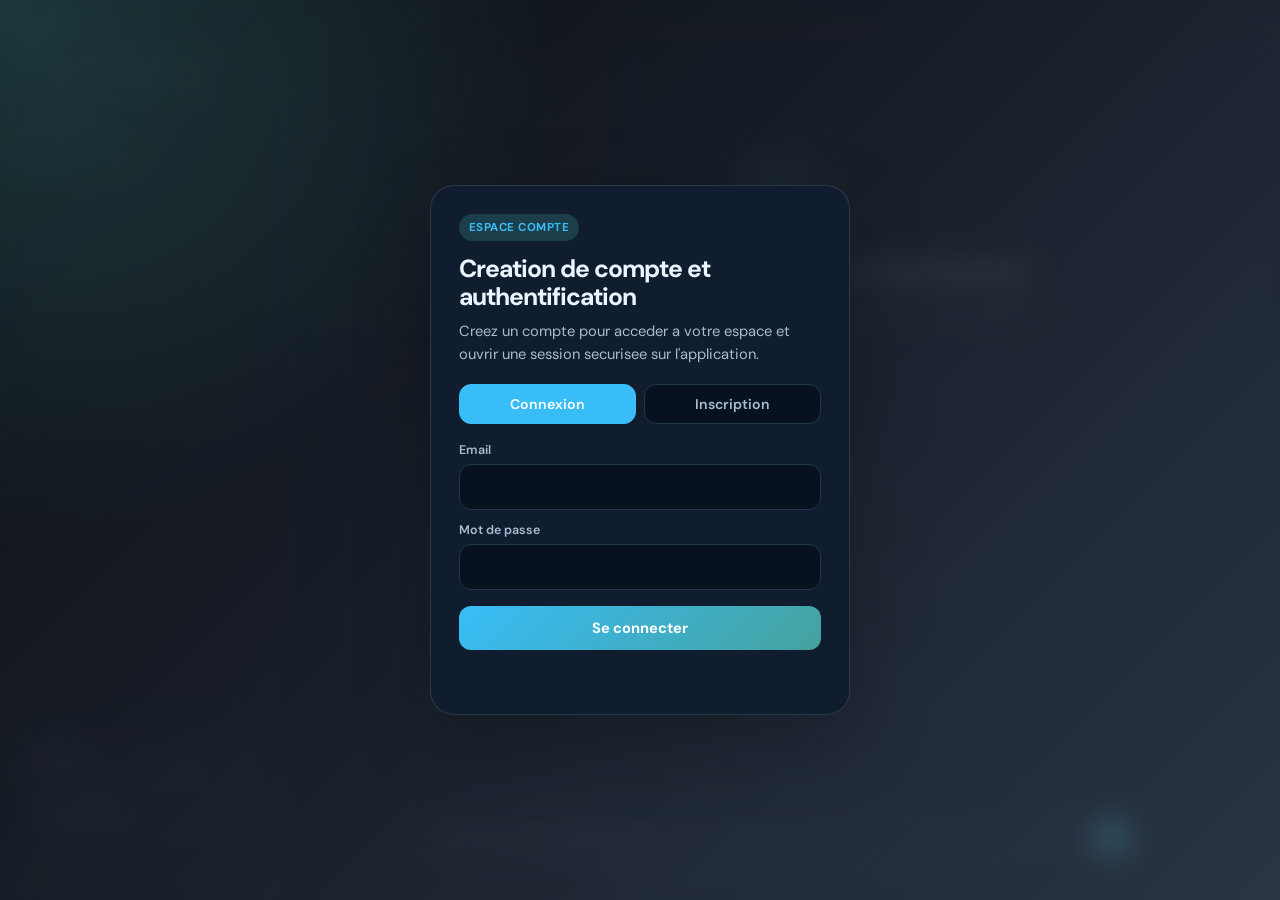
==== index.html @ df59d57c "message" ====
<!DOCTYPE html>
<html lang="fr">
<head>
    <meta charset="UTF-8">
    <meta name="viewport" content="width=device-width, initial-scale=1, maximum-scale=1">
    <title>Cara</title>
    <link href="https://fonts.googleapis.com/css2?family=DM+Sans:wght@300;400;500;600;700&family=JetBrains+Mono:wght@400;500&display=swap" rel="stylesheet">
    <link rel="stylesheet" href="style.css">
</head>
<body>
<div class="status-banner" id="statusBanner"></div>

<div class="app" id="appShell">
    <div class="overlay" id="overlay"></div>

    <aside class="sidebar" id="sidebar">
        <div class="sidebar-header">
            <div class="brand"><span class="brand-dot"></span> Cara</div>
        </div>
        <div class="sidebar-actions">
            <button class="new-chat-btn" onclick="newConversation()">
                <svg viewBox="0 0 24 24" width="16" height="16" stroke="currentColor" stroke-width="2" fill="none"><line x1="12" y1="5" x2="12" y2="19"/><line x1="5" y1="12" x2="19" y2="12"/></svg>
                Nouvelle conversation
            </button>
        </div>
        <div class="history-section" id="historyList">
            <div class="history-label">Historique</div>
        </div>
        <div class="sidebar-footer">
            <div class="account-panel">
                <div class="account-summary" id="accountSummary">
                    <div class="account-name" id="accountName">Visiteur</div>
                    <div class="account-email" id="accountEmail">Connectez-vous pour discuter</div>
                </div>
                <div class="account-actions">
                    <button class="account-action secondary" id="accountSwitchBtn" type="button" onclick="showAuthGate('login')">Connexion</button>
                    <button class="account-action secondary" id="openAccountBtn" type="button" onclick="openAccountPage()" style="display:none">Mon compte</button>
                    <button class="account-action" id="logoutBtn" type="button" onclick="logoutUser()" style="display:none">Deconnexion</button>
                </div>
            </div>
            <div class="sidebar-meta">
                <button class="theme-toggle" onclick="toggleTheme()">
                    <span id="themeIcon">🌙</span> <span id="themeLabel">Sombre</span>
                </button>
                <span class="version-tag">v10.3</span>
            </div>
        </div>
    </aside>

    <div class="main">
        <div class="topbar">
            <button class="menu-btn" onclick="toggleSidebar()">
                <svg viewBox="0 0 24 24" width="20" height="20" stroke="currentColor" stroke-width="2" fill="none"><line x1="3" y1="6" x2="21" y2="6"/><line x1="3" y1="12" x2="21" y2="12"/><line x1="3" y1="18" x2="21" y2="18"/></svg>
            </button>
            <span class="topbar-title" id="topbarTitle">Nouvelle conversation</span>
            <div class="topbar-right">
                <div class="topbar-mission-status" id="missionStatus">
                    <div class="spinner"></div>
                    <span id="missionStatusText">Mission en cours...</span>
                </div>
                <span class="status-dot disconnected" id="statusDot" title="Deconnecte"></span>
            </div>
        </div>

        <div class="chat-scroll" id="chatScroll">
            <div class="chat-container" id="chatContainer">
                <div class="welcome" id="welcome">
                    <h1>Bonjour, je suis Cara.</h1>
                    <p>Votre copilote numerique pour rechercher, organiser vos fichiers, gerer vos emails et automatiser vos taches.</p>
                    <div class="quick-actions">
                        <button class="quick-action" onclick="quickSend('Meteo a Paris')">🌤 Meteo</button>
                        <button class="quick-action" onclick="quickSend('Cours du Bitcoin')">📈 Bitcoin</button>
                        <button class="quick-action" onclick="quickSend('Cours du CAC 40')">📊 Bourse</button>
                        <button class="quick-action" onclick="quickSend('Verifie mes emails')">📧 Emails</button>
                        <button class="quick-action" onclick="quickSend('Ou est la Tour Eiffel ?')">🗺 Carte</button>
                        <button class="quick-action" onclick="quickSend('Liste des automatisations')">⚡ Automatisations</button>
                    </div>
                </div>
            </div>
        </div>

        <div class="account-workspace hidden" id="accountWorkspace">
            <div class="account-page">
                <div class="account-hero">
                    <div>
                        <div class="account-page-eyebrow">Espace compte</div>
                        <h1>Gerez votre compte, votre securite et votre facturation</h1>
                        <p>Retrouvez un resume de votre espace, modifiez vos informations et pilotez vos preferences d'authentification.</p>
                    </div>
                    <button class="account-page-close" type="button" onclick="closeAccountPage()">Retour au chat</button>
                </div>

                <div class="account-section-tabs">
                    <button class="account-section-tab active" id="accountTab-summary" type="button" onclick="switchAccountSection('summary')">Resume</button>
                    <button class="account-section-tab" id="accountTab-profile" type="button" onclick="switchAccountSection('profile')">Compte</button>
                    <button class="account-section-tab" id="accountTab-security" type="button" onclick="switchAccountSection('security')">Authentification</button>
                    <button class="account-section-tab" id="accountTab-connections" type="button" onclick="switchAccountSection('connections')">Connexions</button>
                    <button class="account-section-tab" id="accountTab-billing" type="button" onclick="switchAccountSection('billing')">Facturation</button>
                </div>

                <div class="account-feedback" id="accountPageFeedback"></div>

                <section class="account-section active" id="accountSection-summary">
                    <div class="account-summary-grid">
                        <article class="account-card account-card-highlight">
                            <span class="account-card-label">Compte actif</span>
                            <strong id="summaryFullName">Compte en attente</strong>
                            <p id="summaryIdentity">Connectez-vous pour voir vos informations.</p>
                        </article>
                        <article class="account-card">
                            <span class="account-card-label">Plan</span>
                            <strong id="summaryPlan">Starter</strong>
                            <p id="summaryBillingStatus">Essai en cours</p>
                        </article>
                        <article class="account-card">
                            <span class="account-card-label">Securite</span>
                            <strong id="summarySecurity">Mot de passe</strong>
                            <p id="summarySecurityDetail">2FA desactivee</p>
                        </article>
                        <article class="account-card">
                            <span class="account-card-label">Notifications</span>
                            <strong id="summaryNotifications">Aucune preference</strong>
                            <p id="summaryCompletion">Profil a completer</p>
                        </article>
                    </div>

                    <div class="account-columns">
                        <article class="account-card">
                            <div class="account-card-header">
                                <div>
                                    <h3>Vue d'ensemble</h3>
                                    <p>Un resume clair de votre compte et des options activees.</p>
                                </div>
                            </div>
                            <dl class="account-kv">
                                <div><dt>Email</dt><dd id="summaryEmail">-</dd></div>
                                <div><dt>Entreprise</dt><dd id="summaryCompany">-</dd></div>
                                <div><dt>Telephone</dt><dd id="summaryPhone">-</dd></div>
                                <div><dt>Poste</dt><dd id="summaryJobTitle">-</dd></div>
                                <div><dt>Fuseau horaire</dt><dd id="summaryTimezone">-</dd></div>
                                <div><dt>Moyen de paiement</dt><dd id="summaryPaymentMethod">-</dd></div>
                            </dl>
                        </article>

                        <article class="account-card">
                            <div class="account-card-header">
                                <div>
                                    <h3>Actions rapides</h3>
                                    <p>Accedez en un clic aux zones les plus utilisees.</p>
                                </div>
                            </div>
                            <div class="account-quick-actions">
                                <button class="account-quick-action" type="button" onclick="switchAccountSection('profile')">Modifier mes informations</button>
                                <button class="account-quick-action" type="button" onclick="switchAccountSection('security')">Renforcer ma securite</button>
                                <button class="account-quick-action" type="button" onclick="switchAccountSection('connections')">Connecter mes outils</button>
                                <button class="account-quick-action" type="button" onclick="switchAccountSection('billing')">Mettre a jour la facturation</button>
                            </div>
                        </article>
                    </div>
                </section>

                <section class="account-section" id="accountSection-profile">
                    <div class="account-columns">
                        <article class="account-card account-form-card">
                            <div class="account-card-header">
                                <div>
                                    <h3>Informations du compte</h3>
                                    <p>Modifiez votre profil principal et les details visibles dans l'application.</p>
                                </div>
                            </div>
                            <form class="account-form-grid" id="accountProfileForm" onsubmit="saveAccountProfile(event)">
                                <label class="auth-field">
                                    <span>Nom complet</span>
                                    <input type="text" id="accountFullName" autocomplete="name" placeholder="Votre nom">
                                </label>
                                <label class="auth-field">
                                    <span>Entreprise</span>
                                    <input type="text" id="accountCompany" autocomplete="organization" placeholder="Votre entreprise">
                                </label>
                                <label class="auth-field">
                                    <span>Telephone</span>
                                    <input type="tel" id="accountPhone" autocomplete="tel" placeholder="+33 6 00 00 00 00">
                                </label>
                                <label class="auth-field">
                                    <span>Poste</span>
                                    <input type="text" id="accountJobTitle" placeholder="CEO, SDR, Ops...">
                                </label>
                                <label class="auth-field auth-field-wide">
                                    <span>Fuseau horaire</span>
                                    <input type="text" id="accountTimezone" placeholder="Europe/Paris">
                                </label>
                                <label class="auth-field auth-field-wide">
                                    <span>Bio</span>
                                    <textarea id="accountBio" rows="4" placeholder="Decrivez votre activite, vos besoins ou votre equipe."></textarea>
                                </label>
                                <button class="auth-submit account-submit" id="accountProfileSubmit" type="submit">Enregistrer le compte</button>
                            </form>
                        </article>

                        <article class="account-card">
                            <div class="account-card-header">
                                <div>
                                    <h3>Etat du profil</h3>
                                    <p>Quelques indicateurs pour savoir si votre compte est complet.</p>
                                </div>
                            </div>
                            <div class="account-progress">
                                <div class="account-progress-bar">
                                    <div class="account-progress-fill" id="profileCompletionBar"></div>
                                </div>
                                <div class="account-progress-text" id="profileCompletionText">0% complete</div>
                            </div>
                            <ul class="account-checklist" id="profileChecklist">
                                <li>Ajoutez votre nom complet</li>
                                <li>Precisez votre entreprise</li>
                                <li>Renseignez un moyen de contact</li>
                            </ul>
                        </article>
                    </div>
                </section>

                <section class="account-section" id="accountSection-security">
                    <div class="account-columns">
                        <article class="account-card account-form-card">
                            <div class="account-card-header">
                                <div>
                                    <h3>Options d'authentification</h3>
                                    <p>Activez ou desactivez les methodes que vous souhaitez proposer sur votre compte.</p>
                                </div>
                            </div>
                            <form class="account-toggle-list" id="accountSecurityForm" onsubmit="saveAccountSecurity(event)">
                                <label class="account-toggle">
                                    <div>
                                        <strong>Connexion par mot de passe</strong>
                                        <span>Methode classique pour se connecter.</span>
                                    </div>
                                    <input type="checkbox" id="securityPasswordLogin">
                                </label>
                                <label class="account-toggle">
                                    <div>
                                        <strong>Lien magique</strong>
                                        <span>Connexion rapide via un email de verification.</span>
                                    </div>
                                    <input type="checkbox" id="securityMagicLink">
                                </label>
                                <label class="account-toggle">
                                    <div>
                                        <strong>Double authentification (2FA)</strong>
                                        <span>Ajoute une verification supplementaire a la connexion.</span>
                                    </div>
                                    <input type="checkbox" id="securityTwoFactor">
                                </label>
                                <label class="account-toggle">
                                    <div>
                                        <strong>Connexion Google</strong>
                                        <span>Option sociale a afficher comme methode autorisee.</span>
                                    </div>
                                    <input type="checkbox" id="securityGoogleAuth">
                                </label>
                                <label class="account-toggle">
                                    <div>
                                        <strong>Connexion Microsoft</strong>
                                        <span>Pratique pour les equipes B2B sous Microsoft 365.</span>
                                    </div>
                                    <input type="checkbox" id="securityMicrosoftAuth">
                                </label>
                                <label class="account-toggle">
                                    <div>
                                        <strong>Mises a jour produit</strong>
                                        <span>Recevoir les nouveautes et changements importants.</span>
                                    </div>
                                    <input type="checkbox" id="securityProductUpdates">
                                </label>
                                <label class="account-toggle">
                                    <div>
                                        <strong>Emails marketing</strong>
                                        <span>Recevoir des conseils, cas d'usage et annonces commerciales.</span>
                                    </div>
                                    <input type="checkbox" id="securityMarketingEmails">
                                </label>
                                <button class="auth-submit account-submit" id="accountSecuritySubmit" type="submit">Enregistrer les options</button>
                            </form>
                        </article>

                        <article class="account-card account-form-card">
                            <div class="account-card-header">
                                <div>
                                    <h3>Changer le mot de passe</h3>
                                    <p>Renouvelez votre mot de passe a tout moment.</p>
                                </div>
                            </div>
                            <form class="account-form-grid" id="accountPasswordForm" onsubmit="saveAccountPassword(event)">
                                <label class="auth-field auth-field-wide">
                                    <span>Mot de passe actuel</span>
                                    <input type="password" id="accountCurrentPassword" autocomplete="current-password" required>
                                </label>
                                <label class="auth-field auth-field-wide">
                                    <span>Nouveau mot de passe</span>
                                    <input type="password" id="accountNewPassword" autocomplete="new-password" minlength="8" required>
                                </label>
                                <button class="auth-submit account-submit" id="accountPasswordSubmit" type="submit">Mettre a jour le mot de passe</button>
                            </form>
                        </article>
                    </div>
                </section>

                <section class="account-section" id="accountSection-connections">
                    <div class="account-columns">
                        <article class="account-card account-form-card">
                            <div class="account-card-header">
                                <div>
                                    <h3>Connexions securisees</h3>
                                    <p>Connectez vos comptes Google ou Microsoft sans jamais stocker leur mot de passe dans l'application.</p>
                                </div>
                            </div>
                            <div class="account-connection-hero">
                                <button class="auth-submit account-submit" id="connectGoogleBtn" type="button" onclick="connectOAuthProvider('google')">Connecter Google</button>
                                <button class="auth-submit account-submit secondary-submit" id="connectMicrosoftBtn" type="button" onclick="connectOAuthProvider('microsoft')">Connecter Microsoft</button>
                            </div>
                            <p class="account-connection-copy">
                                Les acces sont relies a votre espace entreprise, chiffres en base et revocables a tout moment.
                            </p>
                        </article>

                        <article class="account-card">
                            <div class="account-card-header">
                                <div>
                                    <h3>Comptes connectes</h3>
                                    <p>Visualisez les boites mail ou suites collaboratives deja autorisees.</p>
                                </div>
                            </div>
                            <div class="account-connections-list" id="oauthConnectionsList">
                                <div class="account-empty-state">Aucune connexion externe pour le moment.</div>
                            </div>
                        </article>
                    </div>
                </section>

                <section class="account-section" id="accountSection-billing">
                    <div class="account-columns">
                        <article class="account-card account-form-card">
                            <div class="account-card-header">
                                <div>
                                    <h3>Facturation</h3>
                                    <p>Configurez le plan, le contact de facturation et les informations societes.</p>
                                </div>
                            </div>
                            <form class="account-form-grid" id="accountBillingForm" onsubmit="saveAccountBilling(event)">
                                <label class="auth-field">
                                    <span>Plan</span>
                                    <select id="billingPlan">
                                        <option value="Starter">Starter</option>
                                        <option value="Growth">Growth</option>
                                        <option value="Scale">Scale</option>
                                        <option value="Enterprise">Enterprise</option>
                                    </select>
                                </label>
                                <label class="auth-field">
                                    <span>Statut</span>
                                    <select id="billingStatus">
                                        <option value="trialing">Essai</option>
                                        <option value="active">Actif</option>
                                        <option value="past_due">Paiement en attente</option>
                                        <option value="cancelled">Annule</option>
                                    </select>
                                </label>
                                <label class="auth-field">
                                    <span>Periodicite</span>
                                    <select id="billingCycle">
                                        <option value="monthly">Mensuelle</option>
                                        <option value="yearly">Annuelle</option>
                                    </select>
                                </label>
                                <label class="auth-field">
                                    <span>Email de facturation</span>
                                    <input type="email" id="billingEmail" autocomplete="email" placeholder="billing@entreprise.com">
                                </label>
                                <label class="auth-field">
                                    <span>Societe de facturation</span>
                                    <input type="text" id="billingCompany" placeholder="Nom legal">
                                </label>
                                <label class="auth-field">
                                    <span>TVA / SIRET</span>
                                    <input type="text" id="billingVat" placeholder="FRXX...">
                                </label>
                                <label class="auth-field auth-field-wide">
                                    <span>Adresse de facturation</span>
                                    <textarea id="billingAddress" rows="3" placeholder="Adresse complete"></textarea>
                                </label>
                                <label class="auth-field">
                                    <span>Carte</span>
                                    <input type="text" id="billingCardBrand" placeholder="Visa, Mastercard...">
                                </label>
                                <label class="auth-field">
                                    <span>4 derniers chiffres</span>
                                    <input type="text" id="billingCardLast4" inputmode="numeric" maxlength="4" placeholder="4242">
                                </label>
                                <button class="auth-submit account-submit" id="accountBillingSubmit" type="submit">Mettre a jour la facturation</button>
                            </form>
                        </article>

                        <article class="account-card">
                            <div class="account-card-header">
                                <div>
                                    <h3>Resume facture</h3>
                                    <p>Vision rapide de votre abonnement et de votre moyen de paiement.</p>
                                </div>
                            </div>
                            <div class="billing-overview">
                                <div class="billing-pill" id="billingOverviewPlan">Starter</div>
                                <div class="billing-overview-line">
                                    <span>Statut</span>
                                    <strong id="billingOverviewStatus">Essai</strong>
                                </div>
                                <div class="billing-overview-line">
                                    <span>Cycle</span>
                                    <strong id="billingOverviewCycle">Mensuel</strong>
                                </div>
                                <div class="billing-overview-line">
                                    <span>Paiement</span>
                                    <strong id="billingOverviewPayment">Visa •••• 4242</strong>
                                </div>
                                <div class="billing-overview-line">
                                    <span>Contact</span>
                                    <strong id="billingOverviewEmail">-</strong>
                                </div>
                            </div>
                        </article>
                    </div>
                </section>
            </div>
        </div>

        <div class="input-area">
            <div id="pendingFiles" class="pending-files" style="display:none"></div>
            <div class="input-box" id="inputBox">
                <button class="icon-btn" onclick="fileInput.click()" title="Joindre un fichier">
                    <svg viewBox="0 0 24 24" width="20" height="20" stroke="currentColor" stroke-width="2" fill="none"><path d="M21.44 11.05l-9.19 9.19a6 6 0 01-8.49-8.49l9.19-9.19a4 4 0 015.66 5.66l-9.2 9.19a2 2 0 01-2.83-2.83l8.49-8.48"/></svg>
                </button>
                <textarea id="msgInput" placeholder="Decrivez votre mission..." rows="1" onkeydown="handleKey(event)" oninput="autoResize(this)"></textarea>
                <button class="send-btn" id="sendBtn" onclick="sendMessage()">
                    <svg viewBox="0 0 24 24" fill="none" stroke="currentColor" stroke-width="2"><path d="M5 12h14M12 5l7 7-7 7"/></svg>
                </button>
            </div>
            <div class="disclaimer">Cara peut executer des actions reelles sur votre PC. Verifiez les resultats.</div>
        </div>
    </div>
</div>

<div class="dropzone-overlay" id="dropzoneOverlay">
    <div class="drop-icon">📂</div>
    <div class="drop-text">Deposez vos fichiers ici</div>
    <div class="drop-hint">PDF, Word, Excel, Images, CSV - 10 Mo max</div>
</div>

<div class="auth-gate" id="authGate">
    <div class="auth-card">
        <div class="auth-eyebrow">Espace compte</div>
        <h2>Creation de compte et authentification</h2>
        <p class="auth-copy">Creez un compte pour acceder a votre espace et ouvrir une session securisee sur l'application.</p>

        <div class="auth-tabs">
            <button class="auth-tab active" id="loginTab" type="button" onclick="switchAuthMode('login')">Connexion</button>
            <button class="auth-tab" id="registerTab" type="button" onclick="switchAuthMode('register')">Inscription</button>
        </div>

        <form class="auth-form" id="loginForm" onsubmit="submitLogin(event)">
            <label class="auth-field">
                <span>Email</span>
                <input type="email" id="loginEmail" autocomplete="email" required>
            </label>
            <label class="auth-field">
                <span>Mot de passe</span>
                <input type="password" id="loginPassword" autocomplete="current-password" required>
            </label>
            <button class="auth-submit" id="loginSubmit" type="submit">Se connecter</button>
        </form>

        <form class="auth-form auth-form-hidden" id="registerForm" onsubmit="submitRegister(event)">
            <label class="auth-field">
                <span>Nom complet</span>
                <input type="text" id="registerName" autocomplete="name" placeholder="Votre nom">
            </label>
            <label class="auth-field">
                <span>Entreprise</span>
                <input type="text" id="registerCompany" autocomplete="organization" placeholder="Optionnel">
            </label>
            <label class="auth-field">
                <span>Email</span>
                <input type="email" id="registerEmail" autocomplete="email" required>
            </label>
            <label class="auth-field">
                <span>Mot de passe</span>
                <input type="password" id="registerPassword" autocomplete="new-password" minlength="8" required>
            </label>
            <button class="auth-submit" id="registerSubmit" type="submit">Creer mon compte</button>
        </form>

        <div class="auth-feedback" id="authFeedback"></div>
    </div>
</div>

<div style="display:none" aria-hidden="true">
    <span>Ai-je répondu à votre demande ?</span>
    <span>Ai-je rÃ©pondu Ã  votre demande ?</span>
    <span>Oui</span>
    <span>Non</span>
    <span>Informations nécessaires pour terminer la mission</span>
    <span>Continuer la mission</span>
    <span>Fonctionnalite non disponible</span>
    <span>Cette mission sera disponible dans une prochaine version.</span>
    <span>data.ui_summary</span>
</div>

<input type="file" id="fileInput" style="display:none" multiple>
<script src="script.js"></script>
</body>
</html>
---- style.css ----
:root {
            --bg-main: #07111F;
            --bg-sidebar: #0A1524;
            --bg-surface: #101D2E;
            --bg-surface-hover: #14263A;
            --bg-input: #0C1727;
            --bg-user-msg: #12345A;
            --bg-ai-msg: transparent;
            --bg-code: #071522;
            --bg-file-card: #0E2230;
            --bg-mission-log: #0D2634;
            --bg-dropzone: rgba(56, 189, 248, 0.16);
            --text-primary: #EAF6FF;
            --text-secondary: #A7BDD1;
            --text-tertiary: #6F879B;
            --border: #20364B;
            --border-light: #142A40;
            --accent: #38BDF8;
            --accent-hover: #0EA5E9;
            --accent-soft: rgba(56, 189, 248, 0.16);
            --success: #2DD4BF;
            --warning: #FBBF24;
            --error: #FB7185;
            --info: #38BDF8;
            --shadow-sm: 0 1px 2px rgba(0,0,0,0.18);
            --shadow-md: 0 10px 28px rgba(0,0,0,0.22);
            --shadow-lg: 0 18px 48px rgba(0,0,0,0.34);
            --radius-sm: 8px;
            --radius-md: 12px;
            --radius-lg: 16px;
            --radius-xl: 20px;
            --transition: 0.2s cubic-bezier(0.4, 0, 0.2, 1);
        }

        [data-theme="dark"] {
            --bg-main: #050B14;
            --bg-sidebar: #07111F;
            --bg-surface: #0E1A2A;
            --bg-surface-hover: #14263A;
            --bg-input: #091524;
            --bg-user-msg: #0D2B4A;
            --bg-code: #06111D;
            --bg-file-card: #0B1F2D;
            --bg-mission-log: #082232;
            --bg-dropzone: rgba(56, 189, 248, 0.16);
            --text-primary: #F4FAFF;
            --text-secondary: #B7C7D8;
            --text-tertiary: #758BA0;
            --border: #1B344A;
            --border-light: #11283D;
            --accent-soft: rgba(56, 189, 248, 0.14);
        }

        * { box-sizing: border-box; margin: 0; padding: 0; }
        body {
            font-family: 'DM Sans', system-ui, sans-serif;
            background:
                linear-gradient(rgba(56, 189, 248, 0.035) 1px, transparent 1px),
                linear-gradient(90deg, rgba(56, 189, 248, 0.035) 1px, transparent 1px),
                radial-gradient(circle at 22% 8%, rgba(45, 212, 191, 0.13), transparent 28%),
                var(--bg-main);
            background-size: 32px 32px, 32px 32px, auto, auto;
            color: var(--text-primary); height: 100vh; overflow: hidden;
        }
        .app { display: flex; height: 100%; }

        /* ═══ SIDEBAR ═══ */
        .sidebar {
            width: 280px; background: var(--bg-sidebar); border-right: 1px solid var(--border);
            display: flex; flex-direction: column; flex-shrink: 0;
            transition: transform 0.3s ease;
            box-shadow: inset -1px 0 0 rgba(56, 189, 248, 0.08);
        }
        .sidebar.collapsed { transform: translateX(-280px); position: absolute; z-index: 100; height: 100%; }
        .sidebar-header { padding: 16px 16px 8px; display: flex; align-items: center; justify-content: space-between; }
        .brand {
            display: flex; align-items: center; gap: 10px; font-weight: 700; font-size: 1rem;
            letter-spacing: 0.08em; text-transform: uppercase; font-family: 'JetBrains Mono', monospace;
        }
        .brand-dot {
            width: 12px; height: 12px; border-radius: 3px; background: var(--accent); flex-shrink: 0;
            box-shadow: 0 0 18px rgba(56, 189, 248, 0.8);
            transform: rotate(45deg);
        }
        .sidebar-actions { padding: 8px 16px 16px; }
        .new-chat-btn {
            width: 100%; background: var(--bg-surface); border: 1px solid var(--border);
            border-radius: var(--radius-sm); padding: 10px 14px; cursor: pointer;
            font: inherit; font-size: 0.875rem; font-weight: 500; color: var(--text-primary);
            text-align: left; transition: var(--transition); display: flex; align-items: center; gap: 8px;
            box-shadow: inset 0 1px 0 rgba(255,255,255,0.04);
        }
        .new-chat-btn:hover { background: var(--bg-surface-hover); border-color: var(--accent); }
        .new-chat-btn svg { opacity: 0.5; }
        .history-section { flex: 1; overflow-y: auto; padding: 0 8px; }
        .history-label { font-size: 0.7rem; text-transform: uppercase; letter-spacing: 0.08em; color: var(--text-tertiary); padding: 12px 8px 6px; font-weight: 600; }
        .history-item {
            padding: 8px 12px; border-radius: 6px; font-size: 0.85rem; color: var(--text-secondary);
            cursor: pointer; white-space: nowrap; overflow: hidden; text-overflow: ellipsis;
            transition: var(--transition); margin-bottom: 2px; position: relative;
        }
        .history-item:hover { background: var(--bg-surface-hover); color: var(--text-primary); }
        .history-item.active { background: var(--bg-surface); color: var(--text-primary); font-weight: 500; }
        .history-item .delete-btn {
            position: absolute; right: 6px; top: 50%; transform: translateY(-50%); opacity: 0;
            background: none; border: none; color: var(--text-tertiary); cursor: pointer; font-size: 1rem; padding: 2px 6px;
        }
        .history-item:hover .delete-btn { opacity: 0.6; }
        .history-item .delete-btn:hover { opacity: 1; color: var(--error); }
        .sidebar-footer { padding: 12px 16px; border-top: 1px solid var(--border); display: flex; align-items: center; justify-content: space-between; }
        .theme-toggle {
            background: none; border: 1px solid var(--border); border-radius: 6px;
            padding: 6px 10px; cursor: pointer; font-size: 0.75rem; color: var(--text-secondary);
            transition: var(--transition); display: flex; align-items: center; gap: 4px;
        }
        .theme-toggle:hover { border-color: var(--accent); color: var(--text-primary); }
        .version-tag { font-size: 0.7rem; color: var(--text-tertiary); }

        /* ═══ MAIN ═══ */
        .main { flex: 1; display: flex; flex-direction: column; min-width: 0; position: relative; }
        .topbar {
            height: 48px; border-bottom: 1px solid var(--border-light); display: flex;
            align-items: center; padding: 0 16px; flex-shrink: 0;
            background: rgba(7, 17, 31, 0.72);
            backdrop-filter: blur(14px);
        }
        .menu-btn {
            display: none; background: none; border: none; cursor: pointer; color: var(--text-secondary);
            padding: 6px; border-radius: 6px;
        }
        .menu-btn:hover { background: var(--bg-surface-hover); }
        .topbar-title { font-size: 0.85rem; color: var(--text-secondary); margin-left: 8px; font-family: 'JetBrains Mono', monospace; }
        .topbar-right { margin-left: auto; display: flex; align-items: center; gap: 8px; }
        .status-dot { width: 6px; height: 6px; border-radius: 50%; background: var(--success); }
        .status-dot.disconnected { background: var(--error); }

        /* ═══ CHAT AREA ═══ */
        .chat-scroll { flex: 1; overflow-y: auto; scroll-behavior: smooth; }
        .chat-container { max-width: 720px; margin: 0 auto; padding: 24px 20px 100px; }

        /* Welcome */
        .welcome {
            text-align: center; padding: 80px 20px 40px; position: relative;
        }
        .welcome::before {
            content: '';
            display: block;
            width: 74px;
            height: 74px;
            margin: 0 auto 22px;
            border: 1px solid rgba(56, 189, 248, 0.38);
            border-radius: 18px;
            background:
                linear-gradient(135deg, rgba(56, 189, 248, 0.22), rgba(45, 212, 191, 0.08)),
                var(--bg-surface);
            box-shadow: 0 0 42px rgba(56, 189, 248, 0.18), inset 0 1px 0 rgba(255,255,255,0.08);
        }
        .welcome::after {
            content: 'C';
            position: absolute;
            top: 104px;
            left: 50%;
            transform: translateX(-50%);
            font-family: 'JetBrains Mono', monospace;
            font-size: 2rem;
            font-weight: 700;
            color: var(--accent);
            text-shadow: 0 0 24px rgba(56, 189, 248, 0.65);
        }
        .welcome h1 { font-size: 1.9rem; font-weight: 700; letter-spacing: 0; margin-bottom: 10px; }
        .welcome p { color: var(--text-secondary); font-size: 0.95rem; max-width: 520px; margin: 0 auto; line-height: 1.6; }
        .quick-actions { display: flex; flex-wrap: wrap; gap: 8px; justify-content: center; margin-top: 24px; }
        .quick-action {
            background: var(--bg-surface); border: 1px solid var(--border); border-radius: var(--radius-sm);
            padding: 10px 16px; cursor: pointer; font: inherit; font-size: 0.85rem; color: var(--text-secondary);
            transition: var(--transition); display: flex; align-items: center; gap: 6px;
            box-shadow: inset 0 1px 0 rgba(255,255,255,0.04);
        }
        .quick-action:hover { border-color: var(--accent); color: var(--text-primary); background: var(--accent-soft); }

        /* Messages */
        .msg { padding: 12px 0; display: flex; gap: 12px; animation: fadeIn 0.3s ease; }
        @keyframes fadeIn { from { opacity: 0; transform: translateY(8px); } to { opacity: 1; transform: none; } }
        .msg.user { justify-content: flex-end; }
        .msg.user .msg-content {
            background: var(--bg-user-msg); border-radius: var(--radius-lg) var(--radius-lg) 4px var(--radius-lg);
            padding: 12px 16px; max-width: 85%; font-size: 0.925rem; line-height: 1.55;
        }
        .msg.ai { align-items: flex-start; }
        .msg.ai .msg-avatar {
            width: 28px; height: 28px; border-radius: var(--radius-sm);
            background: linear-gradient(135deg, var(--accent), var(--success));
            color: #03111F; display: flex; align-items: center; justify-content: center; font-size: 0.75rem;
            font-weight: 700; flex-shrink: 0; margin-top: 2px;
            font-family: 'JetBrains Mono', monospace;
            box-shadow: 0 0 22px rgba(56, 189, 248, 0.25);
        }
        .msg.ai .msg-content { flex: 1; min-width: 0; font-size: 0.925rem; line-height: 1.65; }
        .msg.ai .msg-content p { margin-bottom: 8px; }
        .msg.ai .msg-content p:last-child { margin-bottom: 0; }
        .msg.ai .msg-content strong { font-weight: 600; }
        .msg.ai .msg-content code {
            background: var(--bg-code); padding: 2px 6px; border-radius: 4px;
            font-family: 'JetBrains Mono', monospace; font-size: 0.85em;
        }
        .msg.ai .msg-content pre {
            background: var(--bg-code); border-radius: var(--radius-sm); padding: 14px 16px;
            overflow-x: auto; margin: 10px 0; border: 1px solid var(--border);
        }
        .msg.ai .msg-content pre code { background: none; padding: 0; }

        /* Mission Log — Conteneur déroulable */
        .mission-log-container {
            margin: 8px 0;
        }
        .mission-log-container details {
            border: 1px solid var(--border-light);
            border-radius: var(--radius-sm);
            overflow: hidden;
        }
        .mission-log-container details summary {
            cursor: pointer; padding: 8px 12px; font-size: 0.825rem;
            color: var(--text-secondary); background: var(--bg-mission-log);
            list-style: none; display: flex; align-items: center; gap: 6px;
            user-select: none;
        }
        .mission-log-container details summary::-webkit-details-marker { display: none; }
        .mission-log-container details summary::before {
            content: '▶'; font-size: 0.65rem; transition: transform 0.2s;
            display: inline-block;
        }
        .mission-log-container details[open] summary::before { transform: rotate(90deg); }
        .mission-log-container .mission-logs-inner {
            max-height: 300px; overflow-y: auto;
        }
        .mission-log {
            background: var(--bg-mission-log); border-left: 3px solid var(--accent);
            padding: 8px 12px; margin: 0; border-radius: 0;
            font-size: 0.825rem; color: var(--text-secondary); line-height: 1.4;
        }
        .mission-log + .mission-log { border-top: 1px solid var(--border-light); }
        .mission-log.error { border-left-color: var(--error); }
        .mission-log.success { border-left-color: var(--success); }
        .mission-summary {
            padding: 10px 14px; margin: 8px 0; border-radius: var(--radius-sm);
            font-size: 0.9rem; line-height: 1.5;
        }
        .mission-summary.success {
            background: rgba(61, 139, 55, 0.08); border: 1px solid rgba(61, 139, 55, 0.2);
            color: var(--success);
        }
        .mission-summary.error {
            background: rgba(196, 78, 78, 0.08); border: 1px solid rgba(196, 78, 78, 0.2);
            color: var(--error);
        }
        .mission-summary.pending {
            background: rgba(74, 126, 181, 0.08); border: 1px solid rgba(74, 126, 181, 0.2);
            color: var(--info);
        }

        /* File Cards */
        .file-card {
            background: var(--bg-file-card); border: 1px solid var(--border); border-radius: var(--radius-md);
            padding: 12px 14px; display: flex; align-items: center; gap: 10px; margin: 8px 0;
            transition: var(--transition);
        }
        .file-card:hover { border-color: var(--accent); }
        .file-icon { font-size: 1.3rem; }
        .file-info { flex: 1; min-width: 0; }
        .file-name { font-size: 0.85rem; font-weight: 500; display: block; overflow: hidden; text-overflow: ellipsis; white-space: nowrap; }
        .file-meta { font-size: 0.7rem; color: var(--text-tertiary); }
        .file-download {
            background: var(--accent); color: white; border: none; border-radius: 6px;
            padding: 6px 12px; cursor: pointer; font: inherit; font-size: 0.75rem; font-weight: 600;
            text-decoration: none; display: inline-flex; align-items: center; gap: 4px; transition: var(--transition);
        }
        .file-download:hover { background: var(--accent-hover); }

        /* Email Card */
        .email-card {
            background: var(--bg-surface); border: 1px solid var(--border); border-radius: var(--radius-md);
            padding: 14px; margin: 8px 0;
        }
        .email-card-header { display: flex; align-items: center; gap: 8px; margin-bottom: 8px; }
        .email-card-sender { font-weight: 600; font-size: 0.85rem; }
        .email-card-subject { font-size: 0.85rem; color: var(--text-secondary); }
        .email-card-body { font-size: 0.825rem; color: var(--text-secondary); line-height: 1.5; margin: 8px 0; }
        .email-card-actions { display: flex; gap: 8px; margin-top: 10px; }
        .email-card-actions button {
            background: var(--bg-surface-hover); border: 1px solid var(--border); border-radius: 6px;
            padding: 6px 12px; cursor: pointer; font: inherit; font-size: 0.8rem; transition: var(--transition);
        }
        .email-card-actions button:hover { border-color: var(--accent); }
        .email-card-actions button.primary { background: var(--accent); color: white; border-color: var(--accent); }

        /* HITL Card */
        .hitl-card {
            background: var(--accent-soft); border: 1px solid var(--accent); border-radius: var(--radius-md);
            padding: 14px; margin: 10px 0;
        }
        .hitl-card p { font-size: 0.875rem; margin-bottom: 10px; line-height: 1.5; }
        .hitl-card input {
            width: 100%; padding: 8px 12px; border: 1px solid var(--border); border-radius: 6px;
            font: inherit; font-size: 0.85rem; background: var(--bg-surface); margin-bottom: 8px;
        }
        .hitl-card .hitl-actions { display: flex; gap: 8px; }
        .hitl-card button {
            padding: 7px 16px; border-radius: 6px; font: inherit; font-size: 0.8rem; cursor: pointer; border: 1px solid var(--border); transition: var(--transition);
        }
        .hitl-card button.approve { background: var(--accent); color: white; border-color: var(--accent); }
        .hitl-card button.cancel { background: var(--bg-surface); }
        .mission-feedback-card {
            background: var(--bg-surface); border: 1px solid var(--border); border-radius: var(--radius-md);
            padding: 14px; margin: 10px 0; box-shadow: var(--shadow-sm);
        }
        .mission-feedback-card p {
            font-size: 0.9rem; line-height: 1.5; margin-bottom: 12px; color: var(--text-primary);
        }
        .mission-feedback-actions { display: flex; gap: 10px; }
        .mission-feedback-btn {
            min-width: 92px; padding: 9px 16px; border-radius: 8px; border: 1px solid var(--border);
            background: var(--bg-surface-hover); color: var(--text-primary); cursor: pointer; font: inherit;
            font-size: 0.85rem; font-weight: 600; transition: var(--transition);
        }
        .mission-feedback-btn:hover { border-color: var(--accent); }
        .mission-feedback-btn.selected-yes {
            background: rgba(61, 139, 55, 0.12); border-color: rgba(61, 139, 55, 0.35); color: var(--success);
        }
        .mission-feedback-btn.selected-no {
            background: rgba(196, 78, 78, 0.12); border-color: rgba(196, 78, 78, 0.35); color: var(--error);
        }
        .mission-feedback-card .mission-feedback-status {
            margin-top: 10px; font-size: 0.8rem; color: var(--text-secondary);
        }
        .feature-not-available-card {
            background: linear-gradient(180deg, var(--bg-surface), var(--bg-surface-hover));
            border: 1px solid var(--border);
            border-left: 4px solid #c98a19;
            border-radius: var(--radius-md);
            padding: 14px;
            margin: 10px 0;
            box-shadow: var(--shadow-sm);
        }
        .feature-not-available-card h4 {
            margin: 0 0 8px;
            font-size: 0.92rem;
            color: var(--text-primary);
        }
        .feature-not-available-card p {
            margin: 0;
            font-size: 0.86rem;
            line-height: 1.55;
            color: var(--text-secondary);
        }
        .feature-not-available-card .feature-not-available-reason {
            display: inline-flex;
            align-items: center;
            margin-top: 10px;
            font-size: 0.76rem;
            font-weight: 600;
            letter-spacing: 0.02em;
            text-transform: uppercase;
            color: #9a6b11;
        }
        .mission-params-card {
            background: var(--bg-surface); border: 1px solid var(--border); border-radius: var(--radius-md);
            padding: 14px; margin: 10px 0; box-shadow: var(--shadow-sm);
        }
        .mission-params-card h4 {
            margin: 0 0 12px; font-size: 0.92rem; color: var(--text-primary);
        }
        .mission-params-form {
            display: flex; flex-direction: column; gap: 10px;
        }
        .mission-params-field {
            display: flex; flex-direction: column; gap: 6px;
        }
        .mission-params-field label {
            font-size: 0.8rem; font-weight: 600; color: var(--text-secondary);
        }
        .mission-params-field input,
        .mission-params-field textarea {
            width: 100%; padding: 9px 12px; border: 1px solid var(--border); border-radius: 8px;
            font: inherit; font-size: 0.84rem; background: var(--bg-input); color: var(--text-primary);
        }
        .mission-params-field textarea {
            min-height: 96px; resize: vertical;
        }
        .mission-params-submit {
            align-self: flex-start; margin-top: 4px; padding: 10px 16px; border-radius: 8px; border: none;
            background: var(--accent); color: white; font: inherit; font-size: 0.84rem; font-weight: 600; cursor: pointer;
        }
        .mission-params-submit:disabled {
            opacity: 0.45; cursor: default;
        }

        /* ═══ INPUT AREA ═══ */
        .input-area {
            position: absolute; bottom: 0; left: 0; right: 0;
            background: linear-gradient(transparent, rgba(7, 17, 31, 0.96) 30%);
            padding: 0 20px 16px;
        }
        .pending-files {
            max-width: 720px; margin: 0 auto 10px; display: flex; flex-wrap: wrap; gap: 8px;
        }
        .composer-smart-paste {
            width: 100%; border: 1px solid var(--border); border-radius: var(--radius-md);
            background: var(--bg-surface); overflow: hidden; box-shadow: var(--shadow-sm);
        }
        .composer-smart-paste summary {
            list-style: none; cursor: pointer; display: flex; align-items: flex-start; gap: 12px;
            padding: 12px 14px; user-select: none;
        }
        .composer-smart-paste summary::-webkit-details-marker { display: none; }
        .composer-smart-paste summary::before {
            content: '▶'; font-size: 0.7rem; color: var(--text-tertiary); margin-top: 4px;
            transition: transform 0.2s ease;
        }
        .composer-smart-paste[open] summary::before { transform: rotate(90deg); }
        .composer-smart-paste-main { flex: 1; min-width: 0; display: flex; gap: 10px; align-items: flex-start; }
        .composer-smart-paste-icon { font-size: 1.1rem; line-height: 1.2; }
        .composer-smart-paste-title { font-size: 0.86rem; font-weight: 600; color: var(--text-primary); }
        .composer-smart-paste-meta { font-size: 0.76rem; color: var(--text-secondary); margin-top: 2px; }
        .composer-smart-paste-hint { font-size: 0.76rem; color: var(--text-tertiary); margin-top: 4px; }
        .composer-smart-paste-remove {
            background: none; border: none; color: var(--text-tertiary); cursor: pointer; font: inherit;
            font-size: 1rem; line-height: 1; padding: 0; flex-shrink: 0;
        }
        .composer-smart-paste-remove:hover { color: var(--error); }
        .composer-smart-paste .paste-content {
            padding: 0 14px 14px 38px; font-size: 0.82rem; line-height: 1.55; color: var(--text-secondary);
            white-space: pre-wrap; word-break: break-word; border-top: 1px solid var(--border-light);
            max-height: 240px; overflow-y: auto;
        }
        .input-box {
            max-width: 720px; margin: 0 auto; background: var(--bg-input);
            border: 1px solid var(--border); border-radius: var(--radius-lg);
            padding: 8px 12px; display: flex; align-items: flex-end; gap: 8px;
            box-shadow: var(--shadow-md); transition: var(--transition);
            box-shadow: var(--shadow-md), inset 0 1px 0 rgba(255,255,255,0.05);
        }
        .input-box:focus-within { border-color: var(--accent); box-shadow: var(--shadow-lg), 0 0 0 3px var(--accent-soft), 0 0 34px rgba(56, 189, 248, 0.14); }
        .input-box.drag-over { border-color: var(--accent); background: var(--bg-dropzone); border-style: dashed; }
        .input-box textarea {
            flex: 1; border: none; outline: none; resize: none; font: inherit; font-size: 0.925rem;
            background: transparent; color: var(--text-primary); line-height: 1.5; min-height: 24px; max-height: 200px;
        }
        .input-box textarea::placeholder { color: var(--text-tertiary); }
        .icon-btn {
            background: none; border: none; color: var(--text-tertiary); cursor: pointer;
            padding: 6px; border-radius: 6px; transition: var(--transition); flex-shrink: 0;
            display: flex; align-items: center; justify-content: center;
        }
        .icon-btn:hover { color: var(--text-primary); background: var(--bg-surface-hover); }
        .send-btn {
            background: linear-gradient(135deg, var(--accent), var(--success)); color: #03111F; border: none; border-radius: var(--radius-sm);
            width: 32px; height: 32px; cursor: pointer; display: flex; align-items: center;
            justify-content: center; transition: var(--transition); flex-shrink: 0; box-shadow: 0 0 22px rgba(56, 189, 248, 0.22);
        }
        .send-btn:hover { background: linear-gradient(135deg, var(--accent-hover), var(--success)); transform: translateY(-1px); }
        .send-btn:disabled { opacity: 0.4; cursor: default; }
        .send-btn svg { width: 16px; height: 16px; }
        .pending-file {
            display: inline-flex; align-items: center; gap: 4px; background: var(--accent-soft);
            border-radius: 6px; padding: 4px 8px; font-size: 0.75rem; color: var(--accent);
        }
        .pending-file .remove-file { cursor: pointer; opacity: 0.6; }
        .pending-file .remove-file:hover { opacity: 1; }
        .disclaimer {
            text-align: center; font-size: 0.7rem; color: var(--text-tertiary);
            margin-top: 8px; max-width: 720px; margin-left: auto; margin-right: auto;
        }

        /* ═══ TYPING INDICATOR ═══ */
        .typing-indicator { display: flex; gap: 4px; align-items: center; padding: 8px 0; }
        .typing-dot { width: 6px; height: 6px; border-radius: 50%; background: var(--text-tertiary); animation: typingBounce 1.4s ease-in-out infinite; }
        .typing-dot:nth-child(2) { animation-delay: 0.2s; }
        .typing-dot:nth-child(3) { animation-delay: 0.4s; }
        @keyframes typingBounce { 0%, 80%, 100% { transform: scale(0.6); opacity: 0.4; } 40% { transform: scale(1); opacity: 1; } }

        /* ═══ RESPONSIVE ═══ */
        @media (max-width: 768px) {
            .sidebar { position: fixed; z-index: 100; height: 100%; transform: translateX(-280px); }
            .sidebar.open { transform: translateX(0); box-shadow: var(--shadow-lg); }
            .menu-btn { display: flex; }
            .overlay { display: none; position: fixed; inset: 0; background: rgba(0,0,0,0.3); z-index: 99; }
            .overlay.show { display: block; }
        }
        @media (min-width: 769px) {
            .sidebar.collapsed { transform: translateX(0); position: relative; }
        }

        /* Scrollbar */
        ::-webkit-scrollbar { width: 6px; }
        ::-webkit-scrollbar-track { background: transparent; }
        ::-webkit-scrollbar-thumb { background: var(--border); border-radius: 3px; }
        ::-webkit-scrollbar-thumb:hover { background: var(--text-tertiary); }

        /* ═══ STEP2: GLOBAL DROPZONE OVERLAY ═══ */
        .dropzone-overlay {
            position: fixed; inset: 0;
            background: var(--bg-dropzone);
            backdrop-filter: blur(4px);
            z-index: 99999;
            display: none;
            pointer-events: none;
            flex-direction: column;
            align-items: center;
            justify-content: center;
            border: 3px dashed var(--accent);
            transition: opacity 0.2s ease;
        }
        .dropzone-overlay.active {
            display: flex;
            pointer-events: auto;
        }
        .dropzone-overlay .drop-icon {
            font-size: 3rem;
            margin-bottom: 12px;
            animation: dropBounce 1s ease infinite;
        }
        .dropzone-overlay .drop-text {
            font-size: 1.1rem;
            font-weight: 600;
            color: var(--accent);
        }
        .dropzone-overlay .drop-hint {
            font-size: 0.8rem;
            color: var(--text-secondary);
            margin-top: 6px;
        }
        @keyframes dropBounce {
            0%, 100% { transform: translateY(0); }
            50% { transform: translateY(-8px); }
        }

        /* ═══ STEP2: SMART PASTE (Collapsible Cell) ═══ */
        .smart-paste {
            background: var(--bg-file-card);
            border: 1px solid var(--border);
            border-radius: var(--radius-md);
            margin: 4px 0;
            overflow: hidden;
            width: 100%;
            max-width: none;
        }
        .smart-paste summary {
            padding: 10px 14px;
            cursor: pointer;
            font-size: 0.85rem;
            font-weight: 500;
            color: var(--text-primary);
            display: flex;
            align-items: center;
            gap: 8px;
            list-style: none;
            user-select: none;
        }
        .smart-paste summary::-webkit-details-marker { display: none; }
        .smart-paste summary::before {
            content: '▶';
            font-size: 0.65rem;
            color: var(--text-tertiary);
            transition: transform 0.2s ease;
        }
        .smart-paste[open] summary::before { transform: rotate(90deg); }
        .smart-paste .paste-preview {
            color: var(--text-secondary);
            font-size: 0.8rem;
            margin-left: auto;
            white-space: nowrap;
        }
        .smart-paste .paste-content {
            padding: 0 14px 12px;
            font-size: 0.825rem;
            line-height: 1.55;
            color: var(--text-secondary);
            white-space: pre-wrap;
            word-break: break-word;
            max-height: 400px;
            overflow-y: auto;
            border-top: 1px solid var(--border-light);
        }

        /* ═══ STEP2: FILE CHIP (Upload Feedback) ═══ */
        .file-chip {
            display: inline-flex;
            align-items: center;
            gap: 8px;
            background: var(--bg-file-card);
            border: 1px solid var(--border);
            border-radius: var(--radius-sm);
            padding: 8px 12px;
            margin: 4px 0;
            font-size: 0.825rem;
            animation: fadeIn 0.3s ease;
        }
        .file-chip .chip-icon { font-size: 1.1rem; }
        .file-chip .chip-name { font-weight: 500; color: var(--text-primary); }
        .file-chip .chip-size { color: var(--text-tertiary); font-size: 0.75rem; }

        /* ═══ PLUGIN WIDGETS ═══ */
        .widget-card {
            border: 1px solid var(--border); border-radius: var(--radius-md);
            overflow: hidden; margin: 10px 0; background: var(--bg-surface);
            box-shadow: var(--shadow-sm);
        }

        /* Weather */
        .widget-weather { padding: 0; }
        .weather-main {
            display: flex; gap: 20px; padding: 20px;
            background: linear-gradient(135deg, #4A90D9 0%, #67B8DE 50%, #87CEEB 100%);
            color: white;
        }
        [data-theme="dark"] .weather-main {
            background: linear-gradient(135deg, #1a3a5c 0%, #2a5a7e 50%, #3a7a9e 100%);
        }
        .weather-left { flex: 1; }
        .weather-emoji-big { font-size: 3rem; margin-bottom: 4px; }
        .weather-temp { font-size: 2.5rem; font-weight: 700; letter-spacing: -0.04em; line-height: 1; }
        .weather-desc { font-size: 0.95rem; opacity: 0.9; margin-top: 4px; text-transform: capitalize; }
        .weather-city { font-size: 0.8rem; opacity: 0.75; margin-top: 8px; }
        .weather-right { display: flex; flex-direction: column; gap: 6px; justify-content: center; min-width: 160px; }
        .weather-detail { font-size: 0.82rem; opacity: 0.9; }
        .weather-detail strong { font-weight: 600; }
        .weather-forecast {
            display: flex; justify-content: space-around; padding: 14px 20px;
            background: var(--bg-surface); border-top: 1px solid var(--border);
        }
        .forecast-day { display: flex; flex-direction: column; align-items: center; gap: 4px; }
        .forecast-label { font-size: 0.7rem; text-transform: uppercase; color: var(--text-tertiary); font-weight: 600; letter-spacing: 0.05em; }
        .forecast-emoji { font-size: 1.4rem; }
        .forecast-temps { font-size: 0.78rem; color: var(--text-secondary); }

        /* Finance */
        .widget-finance { padding: 0; }
        .finance-price-bar {
            display: flex; align-items: center; gap: 16px; padding: 14px 20px;
            background: var(--bg-surface); border-bottom: 1px solid var(--border);
        }
        .finance-eur { font-size: 1.3rem; font-weight: 700; }
        .finance-usd { font-size: 0.9rem; color: var(--text-secondary); }
        .finance-change { font-size: 0.85rem; font-weight: 600; margin-left: auto; }
        .tradingview-container { min-height: 400px; }

        /* Maps */
        .widget-maps { padding: 0; }
        .maps-container iframe { display: block; }
        .maps-footer {
            display: flex; justify-content: space-between; align-items: center;
            padding: 10px 14px; font-size: 0.82rem; color: var(--text-secondary);
        }
        .maps-link { color: var(--accent); text-decoration: none; font-weight: 500; }
        .maps-link:hover { text-decoration: underline; }

        /* DateTime */
        .widget-datetime { padding: 0; }
        .datetime-widget {
            text-align: center; padding: 24px 20px;
            background: linear-gradient(135deg, var(--accent-soft), var(--bg-surface));
        }
        .datetime-time { font-size: 3rem; font-weight: 700; letter-spacing: -0.04em; color: var(--accent); }
        .datetime-date { font-size: 1rem; color: var(--text-secondary); margin-top: 4px; text-transform: capitalize; }
        .datetime-city { font-size: 0.82rem; color: var(--text-tertiary); margin-top: 8px; }

        .widget-error { padding: 14px; color: var(--error); font-size: 0.85rem; }

        /* ═══ Sprint 3: STATUS BANNER (reconnexion) ═══ */
        .status-banner {
            position: fixed; top: 0; left: 0; right: 0; z-index: 999;
            padding: 8px 16px; font-size: 0.82rem; font-weight: 500;
            text-align: center; transform: translateY(-100%);
            transition: transform 0.3s ease;
        }
        .status-banner.visible { transform: translateY(0); }
        .status-banner.disconnected {
            background: var(--error); color: white;
        }
        .status-banner.reconnecting {
            background: var(--warning); color: white;
        }
        .status-banner.reconnected {
            background: var(--success); color: white;
        }

        /* ═══ Sprint 3: MISSION SPINNER ═══ */
        .topbar-mission-status {
            display: none; align-items: center; gap: 6px;
            font-size: 0.78rem; color: var(--accent); font-weight: 500;
        }
        .topbar-mission-status.active { display: flex; }
.spinner {
    width: 14px; height: 14px; border: 2px solid var(--border);
    border-top-color: var(--accent); border-radius: 50%;
    animation: spin 0.8s linear infinite;
}
@keyframes spin { to { transform: rotate(360deg); } }

/* Auth UI */
.sidebar-footer {
    flex-direction: column;
    align-items: stretch;
    gap: 12px;
}

.sidebar-meta {
    display: flex;
    align-items: center;
    justify-content: space-between;
    gap: 10px;
}

.account-panel {
    background: var(--bg-surface);
    border: 1px solid var(--border);
    border-radius: var(--radius-md);
    padding: 12px;
    display: flex;
    flex-direction: column;
    gap: 10px;
}

.account-summary {
    display: flex;
    flex-direction: column;
    gap: 4px;
}

.account-name {
    font-size: 0.88rem;
    font-weight: 600;
    color: var(--text-primary);
}

.account-email {
    font-size: 0.76rem;
    color: var(--text-secondary);
    word-break: break-word;
}

.account-actions {
    display: grid;
    grid-template-columns: repeat(2, minmax(0, 1fr));
    gap: 8px;
}

.account-action {
    width: 100%;
    min-width: 0;
    min-height: 42px;
    border: none;
    border-radius: 8px;
    background: var(--accent);
    color: white;
    padding: 8px 10px;
    font: inherit;
    font-size: 0.78rem;
    font-weight: 600;
    cursor: pointer;
    transition: var(--transition);
    display: inline-flex;
    align-items: center;
    justify-content: center;
    text-align: center;
    white-space: nowrap;
}

#logoutBtn {
    grid-column: 1 / -1;
}

.account-action:hover {
    background: var(--accent-hover);
}

.account-action.secondary {
    background: var(--bg-surface-hover);
    color: var(--text-primary);
    border: 1px solid var(--border);
}

.account-action.secondary:hover {
    border-color: var(--accent);
}

.account-connection-hero {
    display: grid;
    grid-template-columns: repeat(2, minmax(0, 1fr));
    gap: 12px;
    margin-bottom: 12px;
}

.account-connection-copy {
    color: var(--text-secondary);
    font-size: 0.86rem;
    line-height: 1.6;
}

.account-connections-list {
    display: flex;
    flex-direction: column;
    gap: 12px;
}

.account-connection-item {
    display: flex;
    align-items: flex-start;
    justify-content: space-between;
    gap: 14px;
    padding: 14px;
    border: 1px solid var(--border);
    border-radius: 16px;
    background: var(--bg-main);
}

.account-connection-meta {
    display: flex;
    flex-direction: column;
    gap: 6px;
    min-width: 0;
}

.account-connection-topline {
    display: flex;
    align-items: center;
    flex-wrap: wrap;
    gap: 8px;
}

.account-provider-badge {
    display: inline-flex;
    align-items: center;
    justify-content: center;
    padding: 5px 10px;
    border-radius: 999px;
    background: rgba(0, 82, 255, 0.1);
    color: var(--accent);
    font-size: 0.72rem;
    font-weight: 700;
    letter-spacing: 0.03em;
    text-transform: uppercase;
}

.account-connection-email {
    font-size: 0.95rem;
    font-weight: 600;
    color: var(--text-primary);
    word-break: break-word;
}

.account-connection-detail {
    color: var(--text-secondary);
    font-size: 0.82rem;
    line-height: 1.55;
}

.account-connection-revoke {
    min-width: 120px;
    min-height: 40px;
    border-radius: 12px;
    border: 1px solid rgba(230, 57, 70, 0.18);
    background: rgba(230, 57, 70, 0.08);
    color: #d62839;
    font: inherit;
    font-size: 0.82rem;
    font-weight: 700;
    cursor: pointer;
}

.account-connection-revoke:hover {
    background: rgba(230, 57, 70, 0.14);
}

.account-empty-state {
    padding: 18px;
    border: 1px dashed var(--border);
    border-radius: 16px;
    background: rgba(0, 0, 0, 0.02);
    color: var(--text-secondary);
    font-size: 0.9rem;
    line-height: 1.6;
}

.auth-gate {
    position: fixed;
    inset: 0;
    z-index: 1200;
    display: flex;
    align-items: center;
    justify-content: center;
    padding: 24px;
    background:
        radial-gradient(circle at top left, rgba(102, 252, 241, 0.18), transparent 35%),
        linear-gradient(135deg, rgba(11, 12, 16, 0.92), rgba(51, 63, 80, 0.78));
    backdrop-filter: blur(10px);
}

.auth-gate.hidden {
    display: none;
}

.auth-card {
    width: min(100%, 420px);
    background: var(--bg-surface);
    border: 1px solid rgba(255, 255, 255, 0.12);
    border-radius: 24px;
    padding: 28px;
    box-shadow: 0 24px 80px rgba(0, 0, 0, 0.22);
}

.auth-eyebrow {
    display: inline-flex;
    align-items: center;
    padding: 6px 10px;
    margin-bottom: 14px;
    border-radius: 999px;
    background: rgba(102, 252, 241, 0.14);
    color: var(--accent);
    font-size: 0.72rem;
    font-weight: 700;
    letter-spacing: 0.04em;
    text-transform: uppercase;
}

.auth-card h2 {
    font-size: 1.55rem;
    line-height: 1.1;
    letter-spacing: -0.04em;
    margin-bottom: 10px;
}

.auth-copy {
    color: var(--text-secondary);
    font-size: 0.92rem;
    line-height: 1.55;
    margin-bottom: 18px;
}

.auth-tabs {
    display: grid;
    grid-template-columns: 1fr 1fr;
    gap: 8px;
    margin-bottom: 18px;
}

.auth-tab {
    border: 1px solid var(--border);
    border-radius: 12px;
    background: var(--bg-main);
    color: var(--text-secondary);
    padding: 10px 12px;
    font: inherit;
    font-size: 0.88rem;
    font-weight: 600;
    cursor: pointer;
    transition: var(--transition);
}

.auth-tab.active {
    background: var(--accent);
    border-color: var(--accent);
    color: white;
}

.auth-form {
    display: flex;
    flex-direction: column;
    gap: 12px;
}

.auth-form-hidden {
    display: none;
}

.auth-field {
    display: flex;
    flex-direction: column;
    gap: 6px;
}

.auth-field span {
    font-size: 0.78rem;
    font-weight: 600;
    color: var(--text-secondary);
}

.auth-field input {
    width: 100%;
    border: 1px solid var(--border);
    border-radius: 12px;
    padding: 12px 14px;
    background: var(--bg-main);
    color: var(--text-primary);
    font: inherit;
    font-size: 0.92rem;
}

.auth-field input:focus {
    outline: none;
    border-color: var(--accent);
    box-shadow: 0 0 0 3px rgba(0, 82, 255, 0.12);
}

.auth-field textarea,
.auth-field select {
    width: 100%;
    border: 1px solid var(--border);
    border-radius: 12px;
    padding: 12px 14px;
    background: var(--bg-main);
    color: var(--text-primary);
    font: inherit;
    font-size: 0.92rem;
}

.auth-field textarea:focus,
.auth-field select:focus {
    outline: none;
    border-color: var(--accent);
    box-shadow: 0 0 0 3px rgba(0, 82, 255, 0.12);
}

.auth-submit {
    margin-top: 4px;
    border: none;
    border-radius: 12px;
    background: linear-gradient(135deg, var(--accent), #45A29E);
    color: white;
    padding: 12px 14px;
    font: inherit;
    font-size: 0.92rem;
    font-weight: 700;
    cursor: pointer;
    transition: var(--transition);
}

.secondary-submit {
    background: var(--bg-surface-hover);
    color: var(--text-primary);
    border: 1px solid var(--border);
}

.secondary-submit:hover {
    border-color: var(--accent);
    background: rgba(102, 252, 241, 0.12);
}

.auth-submit:disabled {
    opacity: 0.55;
    cursor: default;
}

.auth-feedback {
    min-height: 22px;
    margin-top: 14px;
    font-size: 0.82rem;
    color: var(--text-secondary);
}

.auth-feedback.error {
    color: var(--error);
}

.auth-feedback.success {
    color: var(--success);
}

body.auth-locked {
    overflow: hidden;
}

body.auth-locked .app {
    filter: blur(10px) saturate(0.9);
    pointer-events: none;
    user-select: none;
}

.account-workspace {
    flex: 1;
    overflow-y: auto;
    padding: 28px 20px 120px;
}

.account-workspace.hidden {
    display: none;
}

.account-page {
    max-width: 1040px;
    margin: 0 auto;
    display: flex;
    flex-direction: column;
    gap: 18px;
}

.account-hero {
    display: flex;
    justify-content: space-between;
    align-items: flex-start;
    gap: 20px;
    padding: 26px;
    border-radius: 24px;
    background:
        radial-gradient(circle at top left, rgba(102, 252, 241, 0.18), transparent 35%),
        linear-gradient(135deg, var(--bg-surface), rgba(0, 82, 255, 0.05));
    border: 1px solid var(--border);
    box-shadow: var(--shadow-md);
}

.account-page-eyebrow {
    display: inline-flex;
    margin-bottom: 12px;
    padding: 6px 10px;
    border-radius: 999px;
    background: rgba(102, 252, 241, 0.14);
    color: var(--accent);
    font-size: 0.72rem;
    font-weight: 700;
    letter-spacing: 0.04em;
    text-transform: uppercase;
}

.account-hero h1 {
    font-size: 2rem;
    line-height: 1;
    letter-spacing: -0.05em;
    margin-bottom: 10px;
}

.account-hero p {
    max-width: 620px;
    color: var(--text-secondary);
    line-height: 1.6;
}

.account-page-close {
    border: 1px solid var(--border);
    background: var(--bg-surface);
    color: var(--text-primary);
    border-radius: 999px;
    padding: 10px 16px;
    font: inherit;
    font-size: 0.85rem;
    font-weight: 600;
    cursor: pointer;
}

.account-page-close:hover {
    border-color: var(--accent);
}

.account-section-tabs {
    display: flex;
    flex-wrap: wrap;
    gap: 10px;
}

.account-section-tab {
    border: 1px solid var(--border);
    background: var(--bg-surface);
    color: var(--text-secondary);
    border-radius: 999px;
    padding: 10px 14px;
    font: inherit;
    font-size: 0.82rem;
    font-weight: 700;
    cursor: pointer;
}

.account-section-tab.active {
    background: var(--accent);
    border-color: var(--accent);
    color: white;
}

.account-feedback {
    min-height: 22px;
    font-size: 0.84rem;
    color: var(--text-secondary);
}

.account-feedback.success {
    color: var(--success);
}

.account-feedback.error {
    color: var(--error);
}

.account-section {
    display: none;
    flex-direction: column;
    gap: 18px;
}

.account-section.active {
    display: flex;
}

.account-summary-grid {
    display: grid;
    grid-template-columns: repeat(4, minmax(0, 1fr));
    gap: 14px;
}

.account-card {
    background: var(--bg-surface);
    border: 1px solid var(--border);
    border-radius: 22px;
    padding: 20px;
    box-shadow: var(--shadow-sm);
}

.account-card-highlight {
    background:
        linear-gradient(135deg, rgba(0, 82, 255, 0.1), rgba(102, 252, 241, 0.08)),
        var(--bg-surface);
}

.account-card-label {
    display: inline-block;
    margin-bottom: 10px;
    font-size: 0.74rem;
    font-weight: 700;
    letter-spacing: 0.06em;
    text-transform: uppercase;
    color: var(--text-secondary);
}

.account-card strong {
    display: block;
    font-size: 1.1rem;
    line-height: 1.2;
    margin-bottom: 6px;
}

.account-card p {
    color: var(--text-secondary);
    font-size: 0.88rem;
    line-height: 1.55;
}

.account-columns {
    display: grid;
    grid-template-columns: 1.5fr 1fr;
    gap: 18px;
}

.account-card-header {
    display: flex;
    justify-content: space-between;
    align-items: flex-start;
    gap: 12px;
    margin-bottom: 16px;
}

.account-card-header h3 {
    font-size: 1rem;
    margin-bottom: 6px;
}

.account-kv {
    display: grid;
    gap: 12px;
}

.account-kv div {
    display: flex;
    justify-content: space-between;
    gap: 16px;
    padding-bottom: 12px;
    border-bottom: 1px solid var(--border-light);
}

.account-kv div:last-child {
    border-bottom: none;
    padding-bottom: 0;
}

.account-kv dt {
    color: var(--text-secondary);
    font-size: 0.82rem;
}

.account-kv dd {
    font-size: 0.86rem;
    font-weight: 600;
    text-align: right;
}

.account-quick-actions {
    display: grid;
    gap: 10px;
}

.account-quick-action {
    border: 1px solid var(--border);
    background: var(--bg-main);
    color: var(--text-primary);
    border-radius: 14px;
    padding: 12px 14px;
    text-align: left;
    font: inherit;
    font-size: 0.85rem;
    font-weight: 600;
    cursor: pointer;
}

.account-quick-action:hover {
    border-color: var(--accent);
}

.account-form-card {
    min-height: 100%;
}

.account-form-grid {
    display: grid;
    grid-template-columns: repeat(2, minmax(0, 1fr));
    gap: 14px;
}

.auth-field-wide {
    grid-column: 1 / -1;
}

.account-submit {
    justify-self: start;
}

.account-progress {
    display: flex;
    flex-direction: column;
    gap: 10px;
    margin-bottom: 16px;
}

.account-progress-bar {
    width: 100%;
    height: 10px;
    border-radius: 999px;
    background: var(--bg-main);
    overflow: hidden;
}

.account-progress-fill {
    height: 100%;
    width: 0;
    background: linear-gradient(90deg, var(--accent), #66FCF1);
    border-radius: inherit;
}

.account-progress-text {
    font-size: 0.82rem;
    color: var(--text-secondary);
}

.account-checklist {
    display: grid;
    gap: 10px;
    padding-left: 18px;
    color: var(--text-secondary);
    font-size: 0.84rem;
}

.account-toggle-list {
    display: grid;
    gap: 12px;
}

.account-toggle {
    display: flex;
    justify-content: space-between;
    gap: 16px;
    align-items: center;
    padding: 14px;
    border-radius: 16px;
    background: var(--bg-main);
    border: 1px solid var(--border);
}

.account-toggle strong {
    display: block;
    margin-bottom: 4px;
    font-size: 0.9rem;
}

.account-toggle span {
    color: var(--text-secondary);
    font-size: 0.8rem;
    line-height: 1.5;
}

.account-toggle input {
    width: 20px;
    height: 20px;
    accent-color: var(--accent);
}

.billing-overview {
    display: grid;
    gap: 12px;
}

.billing-pill {
    display: inline-flex;
    width: fit-content;
    padding: 8px 12px;
    border-radius: 999px;
    background: rgba(102, 252, 241, 0.14);
    color: var(--accent);
    font-size: 0.8rem;
    font-weight: 700;
}

.billing-overview-line {
    display: flex;
    justify-content: space-between;
    gap: 12px;
    padding-bottom: 12px;
    border-bottom: 1px solid var(--border-light);
}

.billing-overview-line:last-child {
    border-bottom: none;
    padding-bottom: 0;
}

.billing-overview-line span {
    color: var(--text-secondary);
    font-size: 0.82rem;
}

.billing-overview-line strong {
    font-size: 0.86rem;
    text-align: right;
}

@media (max-width: 768px) {
    .auth-card {
        padding: 22px;
        border-radius: 20px;
    }

    .account-actions {
        grid-template-columns: 1fr;
    }

    #logoutBtn {
        grid-column: auto;
    }

    .account-workspace {
        padding: 18px 14px 110px;
    }

    .account-hero {
        flex-direction: column;
    }

    .account-hero h1 {
        font-size: 1.6rem;
    }

    .account-summary-grid,
    .account-columns,
    .account-form-grid {
        grid-template-columns: 1fr;
    }

    .account-connection-hero {
        grid-template-columns: 1fr;
    }

    .account-connection-item {
        flex-direction: column;
    }

    .account-connection-revoke {
        width: 100%;
    }
}
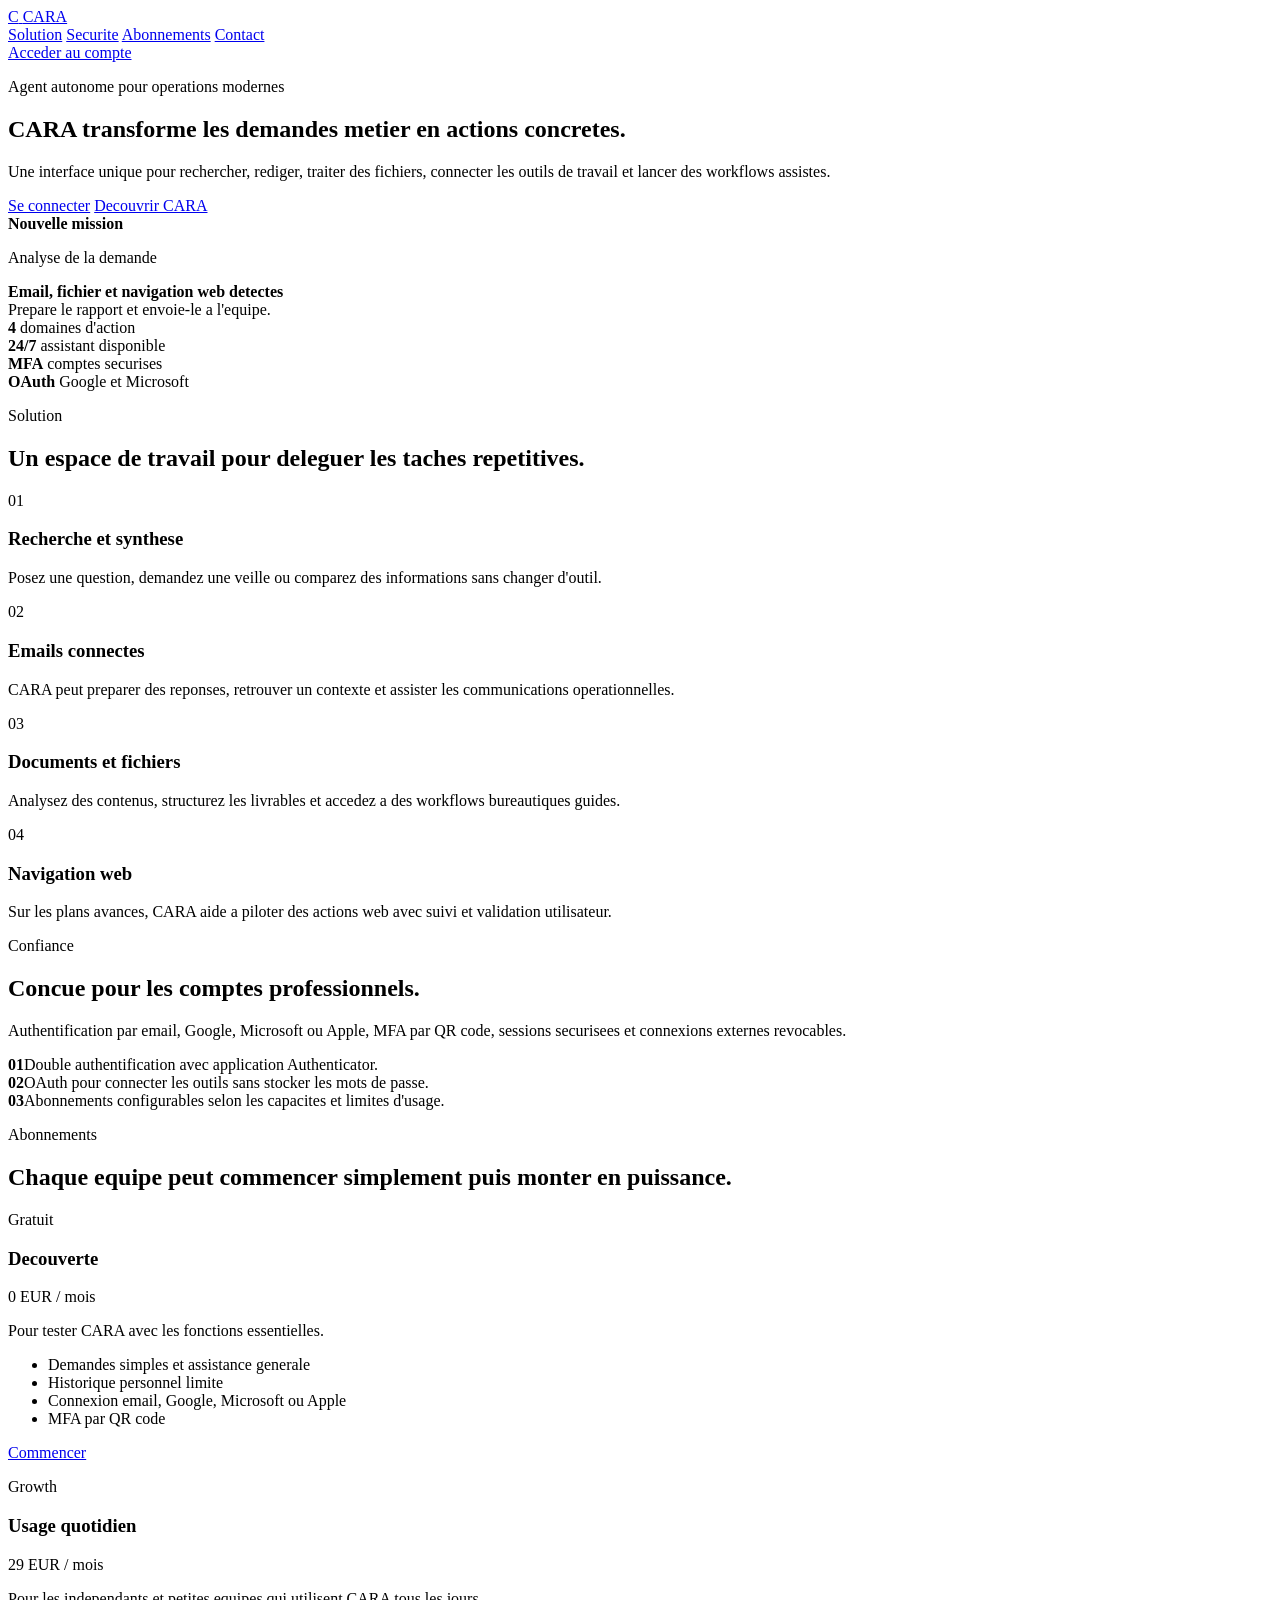
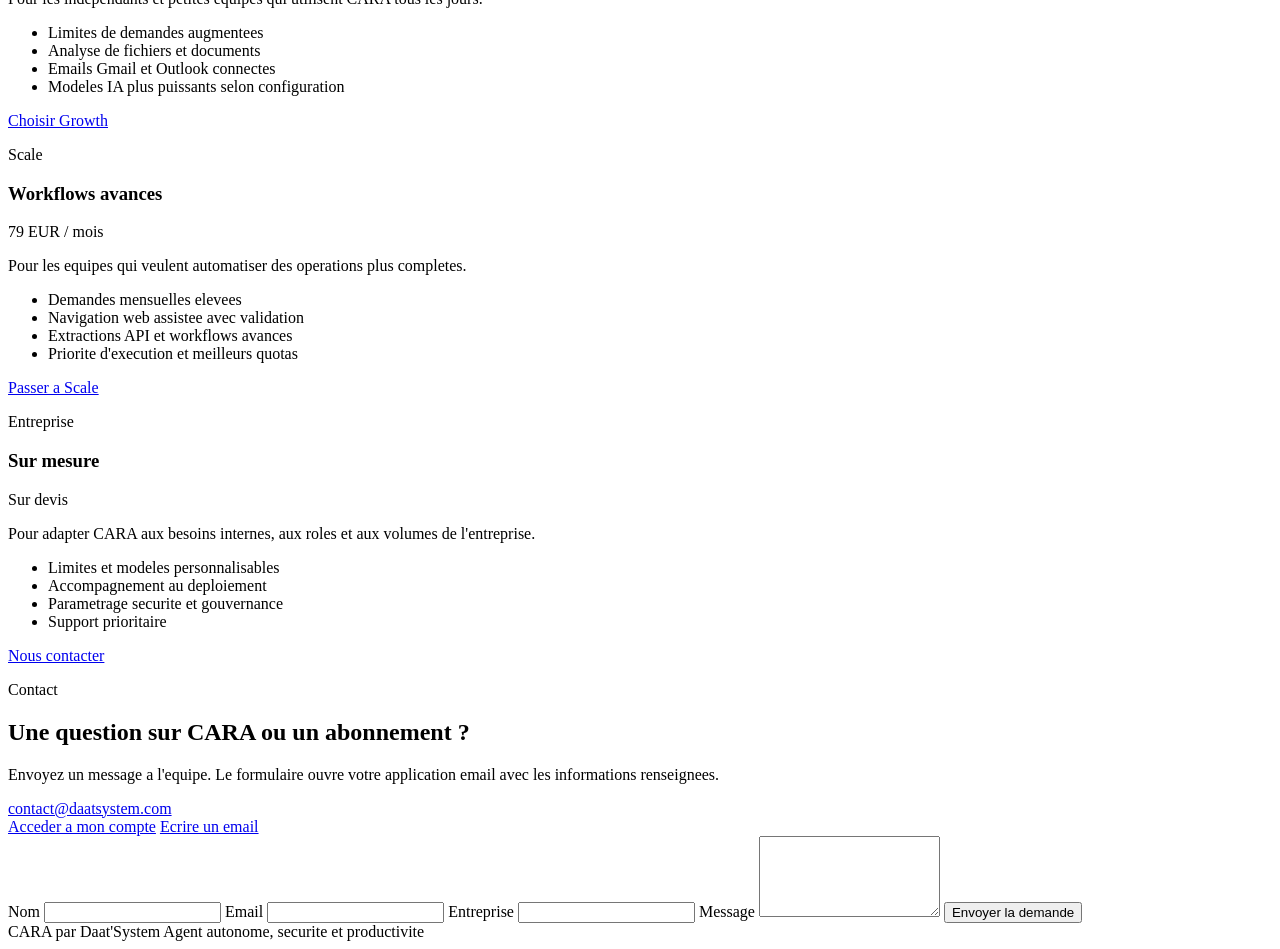
==== commit 11f57658: "Update index.html" ====
--- a/index.html
+++ b/index.html
@@ -1,518 +1,233 @@
-<!DOCTYPE html>
+<!doctype html>
 <html lang="fr">
 <head>
-    <meta charset="UTF-8">
-    <meta name="viewport" content="width=device-width, initial-scale=1, maximum-scale=1">
-    <title>Cara</title>
-    <link href="https://fonts.googleapis.com/css2?family=DM+Sans:wght@300;400;500;600;700&family=JetBrains+Mono:wght@400;500&display=swap" rel="stylesheet">
-    <link rel="stylesheet" href="style.css">
+  <meta charset="utf-8">
+  <meta name="viewport" content="width=device-width, initial-scale=1">
+  <title>CARA - Agent autonome pour les equipes</title>
+  <meta name="description" content="CARA aide les equipes a automatiser leurs recherches, emails, fichiers et workflows web dans un espace professionnel securise.">
+  <link rel="preconnect" href="https://fonts.googleapis.com">
+  <link rel="preconnect" href="https://fonts.gstatic.com" crossorigin>
+  <link href="https://fonts.googleapis.com/css2?family=Inter+Tight:wght@400;500;600;700&family=JetBrains+Mono:wght@400;600&display=swap" rel="stylesheet">
+  <link rel="stylesheet" href="styles.css">
 </head>
 <body>
-<div class="status-banner" id="statusBanner"></div>
-
-<div class="app" id="appShell">
-    <div class="overlay" id="overlay"></div>
-
-    <aside class="sidebar" id="sidebar">
-        <div class="sidebar-header">
-            <div class="brand"><span class="brand-dot"></span> Cara</div>
-        </div>
-        <div class="sidebar-actions">
-            <button class="new-chat-btn" onclick="newConversation()">
-                <svg viewBox="0 0 24 24" width="16" height="16" stroke="currentColor" stroke-width="2" fill="none"><line x1="12" y1="5" x2="12" y2="19"/><line x1="5" y1="12" x2="19" y2="12"/></svg>
-                Nouvelle conversation
-            </button>
-        </div>
-        <div class="history-section" id="historyList">
-            <div class="history-label">Historique</div>
-        </div>
-        <div class="sidebar-footer">
-            <div class="account-panel">
-                <div class="account-summary" id="accountSummary">
-                    <div class="account-name" id="accountName">Visiteur</div>
-                    <div class="account-email" id="accountEmail">Connectez-vous pour discuter</div>
-                </div>
-                <div class="account-actions">
-                    <button class="account-action secondary" id="accountSwitchBtn" type="button" onclick="showAuthGate('login')">Connexion</button>
-                    <button class="account-action secondary" id="openAccountBtn" type="button" onclick="openAccountPage()" style="display:none">Mon compte</button>
-                    <button class="account-action" id="logoutBtn" type="button" onclick="logoutUser()" style="display:none">Deconnexion</button>
-                </div>
+  <header class="site-header">
+    <a class="brand" href="#top" aria-label="CARA accueil">
+      <span class="brand-mark" aria-hidden="true">C</span>
+      <span>CARA</span>
+    </a>
+    <nav class="main-nav" aria-label="Navigation principale">
+      <a href="#solution">Solution</a>
+      <a href="#security">Securite</a>
+      <a href="#plans">Abonnements</a>
+      <a href="#contact">Contact</a>
+    </nav>
+    <a class="nav-cta" href="https://cara.daatsystem.com">Acceder au compte</a>
+  </header>
+
+  <main id="top">
+    <section class="hero">
+      <div class="hero-copy">
+        <p class="eyebrow">Agent autonome pour operations modernes</p>
+        <h1>CARA transforme les demandes metier en actions concretes.</h1>
+        <p class="hero-lead">
+          Une interface unique pour rechercher, rediger, traiter des fichiers,
+          connecter les outils de travail et lancer des workflows assistes.
+        </p>
+        <div class="hero-actions">
+          <a class="primary-btn" href="https://cara.daatsystem.com">Se connecter</a>
+          <a class="secondary-btn" href="#solution">Decouvrir CARA</a>
+        </div>
+      </div>
+      <div class="product-preview" aria-label="Apercu de l'application CARA">
+        <div class="preview-topbar">
+          <span></span><span></span><span></span>
+          <strong>Nouvelle mission</strong>
+        </div>
+        <div class="preview-body">
+          <aside class="preview-sidebar">
+            <div></div>
+            <div></div>
+            <div></div>
+          </aside>
+          <section class="preview-chat">
+            <div class="assistant-line wide"></div>
+            <div class="assistant-line"></div>
+            <div class="mission-card">
+              <p>Analyse de la demande</p>
+              <strong>Email, fichier et navigation web detectes</strong>
+              <div class="progress"><span></span></div>
             </div>
-            <div class="sidebar-meta">
-                <button class="theme-toggle" onclick="toggleTheme()">
-                    <span id="themeIcon">🌙</span> <span id="themeLabel">Sombre</span>
-                </button>
-                <span class="version-tag">v10.3</span>
-            </div>
-        </div>
-    </aside>
-
-    <div class="main">
-        <div class="topbar">
-            <button class="menu-btn" onclick="toggleSidebar()">
-                <svg viewBox="0 0 24 24" width="20" height="20" stroke="currentColor" stroke-width="2" fill="none"><line x1="3" y1="6" x2="21" y2="6"/><line x1="3" y1="12" x2="21" y2="12"/><line x1="3" y1="18" x2="21" y2="18"/></svg>
-            </button>
-            <span class="topbar-title" id="topbarTitle">Nouvelle conversation</span>
-            <div class="topbar-right">
-                <div class="topbar-mission-status" id="missionStatus">
-                    <div class="spinner"></div>
-                    <span id="missionStatusText">Mission en cours...</span>
-                </div>
-                <span class="status-dot disconnected" id="statusDot" title="Deconnecte"></span>
-            </div>
-        </div>
-
-        <div class="chat-scroll" id="chatScroll">
-            <div class="chat-container" id="chatContainer">
-                <div class="welcome" id="welcome">
-                    <h1>Bonjour, je suis Cara.</h1>
-                    <p>Votre copilote numerique pour rechercher, organiser vos fichiers, gerer vos emails et automatiser vos taches.</p>
-                    <div class="quick-actions">
-                        <button class="quick-action" onclick="quickSend('Meteo a Paris')">🌤 Meteo</button>
-                        <button class="quick-action" onclick="quickSend('Cours du Bitcoin')">📈 Bitcoin</button>
-                        <button class="quick-action" onclick="quickSend('Cours du CAC 40')">📊 Bourse</button>
-                        <button class="quick-action" onclick="quickSend('Verifie mes emails')">📧 Emails</button>
-                        <button class="quick-action" onclick="quickSend('Ou est la Tour Eiffel ?')">🗺 Carte</button>
-                        <button class="quick-action" onclick="quickSend('Liste des automatisations')">⚡ Automatisations</button>
-                    </div>
-                </div>
-            </div>
-        </div>
-
-        <div class="account-workspace hidden" id="accountWorkspace">
-            <div class="account-page">
-                <div class="account-hero">
-                    <div>
-                        <div class="account-page-eyebrow">Espace compte</div>
-                        <h1>Gerez votre compte, votre securite et votre facturation</h1>
-                        <p>Retrouvez un resume de votre espace, modifiez vos informations et pilotez vos preferences d'authentification.</p>
-                    </div>
-                    <button class="account-page-close" type="button" onclick="closeAccountPage()">Retour au chat</button>
-                </div>
-
-                <div class="account-section-tabs">
-                    <button class="account-section-tab active" id="accountTab-summary" type="button" onclick="switchAccountSection('summary')">Resume</button>
-                    <button class="account-section-tab" id="accountTab-profile" type="button" onclick="switchAccountSection('profile')">Compte</button>
-                    <button class="account-section-tab" id="accountTab-security" type="button" onclick="switchAccountSection('security')">Authentification</button>
-                    <button class="account-section-tab" id="accountTab-connections" type="button" onclick="switchAccountSection('connections')">Connexions</button>
-                    <button class="account-section-tab" id="accountTab-billing" type="button" onclick="switchAccountSection('billing')">Facturation</button>
-                </div>
-
-                <div class="account-feedback" id="accountPageFeedback"></div>
-
-                <section class="account-section active" id="accountSection-summary">
-                    <div class="account-summary-grid">
-                        <article class="account-card account-card-highlight">
-                            <span class="account-card-label">Compte actif</span>
-                            <strong id="summaryFullName">Compte en attente</strong>
-                            <p id="summaryIdentity">Connectez-vous pour voir vos informations.</p>
-                        </article>
-                        <article class="account-card">
-                            <span class="account-card-label">Plan</span>
-                            <strong id="summaryPlan">Starter</strong>
-                            <p id="summaryBillingStatus">Essai en cours</p>
-                        </article>
-                        <article class="account-card">
-                            <span class="account-card-label">Securite</span>
-                            <strong id="summarySecurity">Mot de passe</strong>
-                            <p id="summarySecurityDetail">2FA desactivee</p>
-                        </article>
-                        <article class="account-card">
-                            <span class="account-card-label">Notifications</span>
-                            <strong id="summaryNotifications">Aucune preference</strong>
-                            <p id="summaryCompletion">Profil a completer</p>
-                        </article>
-                    </div>
-
-                    <div class="account-columns">
-                        <article class="account-card">
-                            <div class="account-card-header">
-                                <div>
-                                    <h3>Vue d'ensemble</h3>
-                                    <p>Un resume clair de votre compte et des options activees.</p>
-                                </div>
-                            </div>
-                            <dl class="account-kv">
-                                <div><dt>Email</dt><dd id="summaryEmail">-</dd></div>
-                                <div><dt>Entreprise</dt><dd id="summaryCompany">-</dd></div>
-                                <div><dt>Telephone</dt><dd id="summaryPhone">-</dd></div>
-                                <div><dt>Poste</dt><dd id="summaryJobTitle">-</dd></div>
-                                <div><dt>Fuseau horaire</dt><dd id="summaryTimezone">-</dd></div>
-                                <div><dt>Moyen de paiement</dt><dd id="summaryPaymentMethod">-</dd></div>
-                            </dl>
-                        </article>
-
-                        <article class="account-card">
-                            <div class="account-card-header">
-                                <div>
-                                    <h3>Actions rapides</h3>
-                                    <p>Accedez en un clic aux zones les plus utilisees.</p>
-                                </div>
-                            </div>
-                            <div class="account-quick-actions">
-                                <button class="account-quick-action" type="button" onclick="switchAccountSection('profile')">Modifier mes informations</button>
-                                <button class="account-quick-action" type="button" onclick="switchAccountSection('security')">Renforcer ma securite</button>
-                                <button class="account-quick-action" type="button" onclick="switchAccountSection('connections')">Connecter mes outils</button>
-                                <button class="account-quick-action" type="button" onclick="switchAccountSection('billing')">Mettre a jour la facturation</button>
-                            </div>
-                        </article>
-                    </div>
-                </section>
-
-                <section class="account-section" id="accountSection-profile">
-                    <div class="account-columns">
-                        <article class="account-card account-form-card">
-                            <div class="account-card-header">
-                                <div>
-                                    <h3>Informations du compte</h3>
-                                    <p>Modifiez votre profil principal et les details visibles dans l'application.</p>
-                                </div>
-                            </div>
-                            <form class="account-form-grid" id="accountProfileForm" onsubmit="saveAccountProfile(event)">
-                                <label class="auth-field">
-                                    <span>Nom complet</span>
-                                    <input type="text" id="accountFullName" autocomplete="name" placeholder="Votre nom">
-                                </label>
-                                <label class="auth-field">
-                                    <span>Entreprise</span>
-                                    <input type="text" id="accountCompany" autocomplete="organization" placeholder="Votre entreprise">
-                                </label>
-                                <label class="auth-field">
-                                    <span>Telephone</span>
-                                    <input type="tel" id="accountPhone" autocomplete="tel" placeholder="+33 6 00 00 00 00">
-                                </label>
-                                <label class="auth-field">
-                                    <span>Poste</span>
-                                    <input type="text" id="accountJobTitle" placeholder="CEO, SDR, Ops...">
-                                </label>
-                                <label class="auth-field auth-field-wide">
-                                    <span>Fuseau horaire</span>
-                                    <input type="text" id="accountTimezone" placeholder="Europe/Paris">
-                                </label>
-                                <label class="auth-field auth-field-wide">
-                                    <span>Bio</span>
-                                    <textarea id="accountBio" rows="4" placeholder="Decrivez votre activite, vos besoins ou votre equipe."></textarea>
-                                </label>
-                                <button class="auth-submit account-submit" id="accountProfileSubmit" type="submit">Enregistrer le compte</button>
-                            </form>
-                        </article>
-
-                        <article class="account-card">
-                            <div class="account-card-header">
-                                <div>
-                                    <h3>Etat du profil</h3>
-                                    <p>Quelques indicateurs pour savoir si votre compte est complet.</p>
-                                </div>
-                            </div>
-                            <div class="account-progress">
-                                <div class="account-progress-bar">
-                                    <div class="account-progress-fill" id="profileCompletionBar"></div>
-                                </div>
-                                <div class="account-progress-text" id="profileCompletionText">0% complete</div>
-                            </div>
-                            <ul class="account-checklist" id="profileChecklist">
-                                <li>Ajoutez votre nom complet</li>
-                                <li>Precisez votre entreprise</li>
-                                <li>Renseignez un moyen de contact</li>
-                            </ul>
-                        </article>
-                    </div>
-                </section>
-
-                <section class="account-section" id="accountSection-security">
-                    <div class="account-columns">
-                        <article class="account-card account-form-card">
-                            <div class="account-card-header">
-                                <div>
-                                    <h3>Options d'authentification</h3>
-                                    <p>Activez ou desactivez les methodes que vous souhaitez proposer sur votre compte.</p>
-                                </div>
-                            </div>
-                            <form class="account-toggle-list" id="accountSecurityForm" onsubmit="saveAccountSecurity(event)">
-                                <label class="account-toggle">
-                                    <div>
-                                        <strong>Connexion par mot de passe</strong>
-                                        <span>Methode classique pour se connecter.</span>
-                                    </div>
-                                    <input type="checkbox" id="securityPasswordLogin">
-                                </label>
-                                <label class="account-toggle">
-                                    <div>
-                                        <strong>Lien magique</strong>
-                                        <span>Connexion rapide via un email de verification.</span>
-                                    </div>
-                                    <input type="checkbox" id="securityMagicLink">
-                                </label>
-                                <label class="account-toggle">
-                                    <div>
-                                        <strong>Double authentification (2FA)</strong>
-                                        <span>Ajoute une verification supplementaire a la connexion.</span>
-                                    </div>
-                                    <input type="checkbox" id="securityTwoFactor">
-                                </label>
-                                <label class="account-toggle">
-                                    <div>
-                                        <strong>Connexion Google</strong>
-                                        <span>Option sociale a afficher comme methode autorisee.</span>
-                                    </div>
-                                    <input type="checkbox" id="securityGoogleAuth">
-                                </label>
-                                <label class="account-toggle">
-                                    <div>
-                                        <strong>Connexion Microsoft</strong>
-                                        <span>Pratique pour les equipes B2B sous Microsoft 365.</span>
-                                    </div>
-                                    <input type="checkbox" id="securityMicrosoftAuth">
-                                </label>
-                                <label class="account-toggle">
-                                    <div>
-                                        <strong>Mises a jour produit</strong>
-                                        <span>Recevoir les nouveautes et changements importants.</span>
-                                    </div>
-                                    <input type="checkbox" id="securityProductUpdates">
-                                </label>
-                                <label class="account-toggle">
-                                    <div>
-                                        <strong>Emails marketing</strong>
-                                        <span>Recevoir des conseils, cas d'usage et annonces commerciales.</span>
-                                    </div>
-                                    <input type="checkbox" id="securityMarketingEmails">
-                                </label>
-                                <button class="auth-submit account-submit" id="accountSecuritySubmit" type="submit">Enregistrer les options</button>
-                            </form>
-                        </article>
-
-                        <article class="account-card account-form-card">
-                            <div class="account-card-header">
-                                <div>
-                                    <h3>Changer le mot de passe</h3>
-                                    <p>Renouvelez votre mot de passe a tout moment.</p>
-                                </div>
-                            </div>
-                            <form class="account-form-grid" id="accountPasswordForm" onsubmit="saveAccountPassword(event)">
-                                <label class="auth-field auth-field-wide">
-                                    <span>Mot de passe actuel</span>
-                                    <input type="password" id="accountCurrentPassword" autocomplete="current-password" required>
-                                </label>
-                                <label class="auth-field auth-field-wide">
-                                    <span>Nouveau mot de passe</span>
-                                    <input type="password" id="accountNewPassword" autocomplete="new-password" minlength="8" required>
-                                </label>
-                                <button class="auth-submit account-submit" id="accountPasswordSubmit" type="submit">Mettre a jour le mot de passe</button>
-                            </form>
-                        </article>
-                    </div>
-                </section>
-
-                <section class="account-section" id="accountSection-connections">
-                    <div class="account-columns">
-                        <article class="account-card account-form-card">
-                            <div class="account-card-header">
-                                <div>
-                                    <h3>Connexions securisees</h3>
-                                    <p>Connectez vos comptes Google ou Microsoft sans jamais stocker leur mot de passe dans l'application.</p>
-                                </div>
-                            </div>
-                            <div class="account-connection-hero">
-                                <button class="auth-submit account-submit" id="connectGoogleBtn" type="button" onclick="connectOAuthProvider('google')">Connecter Google</button>
-                                <button class="auth-submit account-submit secondary-submit" id="connectMicrosoftBtn" type="button" onclick="connectOAuthProvider('microsoft')">Connecter Microsoft</button>
-                            </div>
-                            <p class="account-connection-copy">
-                                Les acces sont relies a votre espace entreprise, chiffres en base et revocables a tout moment.
-                            </p>
-                        </article>
-
-                        <article class="account-card">
-                            <div class="account-card-header">
-                                <div>
-                                    <h3>Comptes connectes</h3>
-                                    <p>Visualisez les boites mail ou suites collaboratives deja autorisees.</p>
-                                </div>
-                            </div>
-                            <div class="account-connections-list" id="oauthConnectionsList">
-                                <div class="account-empty-state">Aucune connexion externe pour le moment.</div>
-                            </div>
-                        </article>
-                    </div>
-                </section>
-
-                <section class="account-section" id="accountSection-billing">
-                    <div class="account-columns">
-                        <article class="account-card account-form-card">
-                            <div class="account-card-header">
-                                <div>
-                                    <h3>Facturation</h3>
-                                    <p>Configurez le plan, le contact de facturation et les informations societes.</p>
-                                </div>
-                            </div>
-                            <form class="account-form-grid" id="accountBillingForm" onsubmit="saveAccountBilling(event)">
-                                <label class="auth-field">
-                                    <span>Plan</span>
-                                    <select id="billingPlan">
-                                        <option value="Starter">Starter</option>
-                                        <option value="Growth">Growth</option>
-                                        <option value="Scale">Scale</option>
-                                        <option value="Enterprise">Enterprise</option>
-                                    </select>
-                                </label>
-                                <label class="auth-field">
-                                    <span>Statut</span>
-                                    <select id="billingStatus">
-                                        <option value="trialing">Essai</option>
-                                        <option value="active">Actif</option>
-                                        <option value="past_due">Paiement en attente</option>
-                                        <option value="cancelled">Annule</option>
-                                    </select>
-                                </label>
-                                <label class="auth-field">
-                                    <span>Periodicite</span>
-                                    <select id="billingCycle">
-                                        <option value="monthly">Mensuelle</option>
-                                        <option value="yearly">Annuelle</option>
-                                    </select>
-                                </label>
-                                <label class="auth-field">
-                                    <span>Email de facturation</span>
-                                    <input type="email" id="billingEmail" autocomplete="email" placeholder="billing@entreprise.com">
-                                </label>
-                                <label class="auth-field">
-                                    <span>Societe de facturation</span>
-                                    <input type="text" id="billingCompany" placeholder="Nom legal">
-                                </label>
-                                <label class="auth-field">
-                                    <span>TVA / SIRET</span>
-                                    <input type="text" id="billingVat" placeholder="FRXX...">
-                                </label>
-                                <label class="auth-field auth-field-wide">
-                                    <span>Adresse de facturation</span>
-                                    <textarea id="billingAddress" rows="3" placeholder="Adresse complete"></textarea>
-                                </label>
-                                <label class="auth-field">
-                                    <span>Carte</span>
-                                    <input type="text" id="billingCardBrand" placeholder="Visa, Mastercard...">
-                                </label>
-                                <label class="auth-field">
-                                    <span>4 derniers chiffres</span>
-                                    <input type="text" id="billingCardLast4" inputmode="numeric" maxlength="4" placeholder="4242">
-                                </label>
-                                <button class="auth-submit account-submit" id="accountBillingSubmit" type="submit">Mettre a jour la facturation</button>
-                            </form>
-                        </article>
-
-                        <article class="account-card">
-                            <div class="account-card-header">
-                                <div>
-                                    <h3>Resume facture</h3>
-                                    <p>Vision rapide de votre abonnement et de votre moyen de paiement.</p>
-                                </div>
-                            </div>
-                            <div class="billing-overview">
-                                <div class="billing-pill" id="billingOverviewPlan">Starter</div>
-                                <div class="billing-overview-line">
-                                    <span>Statut</span>
-                                    <strong id="billingOverviewStatus">Essai</strong>
-                                </div>
-                                <div class="billing-overview-line">
-                                    <span>Cycle</span>
-                                    <strong id="billingOverviewCycle">Mensuel</strong>
-                                </div>
-                                <div class="billing-overview-line">
-                                    <span>Paiement</span>
-                                    <strong id="billingOverviewPayment">Visa •••• 4242</strong>
-                                </div>
-                                <div class="billing-overview-line">
-                                    <span>Contact</span>
-                                    <strong id="billingOverviewEmail">-</strong>
-                                </div>
-                            </div>
-                        </article>
-                    </div>
-                </section>
-            </div>
-        </div>
-
-        <div class="input-area">
-            <div id="pendingFiles" class="pending-files" style="display:none"></div>
-            <div class="input-box" id="inputBox">
-                <button class="icon-btn" onclick="fileInput.click()" title="Joindre un fichier">
-                    <svg viewBox="0 0 24 24" width="20" height="20" stroke="currentColor" stroke-width="2" fill="none"><path d="M21.44 11.05l-9.19 9.19a6 6 0 01-8.49-8.49l9.19-9.19a4 4 0 015.66 5.66l-9.2 9.19a2 2 0 01-2.83-2.83l8.49-8.48"/></svg>
-                </button>
-                <textarea id="msgInput" placeholder="Decrivez votre mission..." rows="1" onkeydown="handleKey(event)" oninput="autoResize(this)"></textarea>
-                <button class="send-btn" id="sendBtn" onclick="sendMessage()">
-                    <svg viewBox="0 0 24 24" fill="none" stroke="currentColor" stroke-width="2"><path d="M5 12h14M12 5l7 7-7 7"/></svg>
-                </button>
-            </div>
-            <div class="disclaimer">Cara peut executer des actions reelles sur votre PC. Verifiez les resultats.</div>
-        </div>
-    </div>
-</div>
-
-<div class="dropzone-overlay" id="dropzoneOverlay">
-    <div class="drop-icon">📂</div>
-    <div class="drop-text">Deposez vos fichiers ici</div>
-    <div class="drop-hint">PDF, Word, Excel, Images, CSV - 10 Mo max</div>
-</div>
-
-<div class="auth-gate" id="authGate">
-    <div class="auth-card">
-        <div class="auth-eyebrow">Espace compte</div>
-        <h2>Creation de compte et authentification</h2>
-        <p class="auth-copy">Creez un compte pour acceder a votre espace et ouvrir une session securisee sur l'application.</p>
-
-        <div class="auth-tabs">
-            <button class="auth-tab active" id="loginTab" type="button" onclick="switchAuthMode('login')">Connexion</button>
-            <button class="auth-tab" id="registerTab" type="button" onclick="switchAuthMode('register')">Inscription</button>
-        </div>
-
-        <form class="auth-form" id="loginForm" onsubmit="submitLogin(event)">
-            <label class="auth-field">
-                <span>Email</span>
-                <input type="email" id="loginEmail" autocomplete="email" required>
-            </label>
-            <label class="auth-field">
-                <span>Mot de passe</span>
-                <input type="password" id="loginPassword" autocomplete="current-password" required>
-            </label>
-            <button class="auth-submit" id="loginSubmit" type="submit">Se connecter</button>
-        </form>
-
-        <form class="auth-form auth-form-hidden" id="registerForm" onsubmit="submitRegister(event)">
-            <label class="auth-field">
-                <span>Nom complet</span>
-                <input type="text" id="registerName" autocomplete="name" placeholder="Votre nom">
-            </label>
-            <label class="auth-field">
-                <span>Entreprise</span>
-                <input type="text" id="registerCompany" autocomplete="organization" placeholder="Optionnel">
-            </label>
-            <label class="auth-field">
-                <span>Email</span>
-                <input type="email" id="registerEmail" autocomplete="email" required>
-            </label>
-            <label class="auth-field">
-                <span>Mot de passe</span>
-                <input type="password" id="registerPassword" autocomplete="new-password" minlength="8" required>
-            </label>
-            <button class="auth-submit" id="registerSubmit" type="submit">Creer mon compte</button>
-        </form>
-
-        <div class="auth-feedback" id="authFeedback"></div>
-    </div>
-</div>
-
-<div style="display:none" aria-hidden="true">
-    <span>Ai-je répondu à votre demande ?</span>
-    <span>Ai-je rÃ©pondu Ã  votre demande ?</span>
-    <span>Oui</span>
-    <span>Non</span>
-    <span>Informations nécessaires pour terminer la mission</span>
-    <span>Continuer la mission</span>
-    <span>Fonctionnalite non disponible</span>
-    <span>Cette mission sera disponible dans une prochaine version.</span>
-    <span>data.ui_summary</span>
-</div>
-
-<input type="file" id="fileInput" style="display:none" multiple>
-<script src="script.js"></script>
+            <div class="user-bubble">Prepare le rapport et envoie-le a l'equipe.</div>
+          </section>
+        </div>
+      </div>
+    </section>
+
+    <section class="metrics" aria-label="Indicateurs">
+      <div>
+        <strong>4</strong>
+        <span>domaines d'action</span>
+      </div>
+      <div>
+        <strong>24/7</strong>
+        <span>assistant disponible</span>
+      </div>
+      <div>
+        <strong>MFA</strong>
+        <span>comptes securises</span>
+      </div>
+      <div>
+        <strong>OAuth</strong>
+        <span>Google et Microsoft</span>
+      </div>
+    </section>
+
+    <section class="section" id="solution">
+      <div class="section-heading">
+        <p class="eyebrow">Solution</p>
+        <h2>Un espace de travail pour deleguer les taches repetitives.</h2>
+      </div>
+      <div class="feature-grid">
+        <article>
+          <span>01</span>
+          <h3>Recherche et synthese</h3>
+          <p>Posez une question, demandez une veille ou comparez des informations sans changer d'outil.</p>
+        </article>
+        <article>
+          <span>02</span>
+          <h3>Emails connectes</h3>
+          <p>CARA peut preparer des reponses, retrouver un contexte et assister les communications operationnelles.</p>
+        </article>
+        <article>
+          <span>03</span>
+          <h3>Documents et fichiers</h3>
+          <p>Analysez des contenus, structurez les livrables et accedez a des workflows bureautiques guides.</p>
+        </article>
+        <article>
+          <span>04</span>
+          <h3>Navigation web</h3>
+          <p>Sur les plans avances, CARA aide a piloter des actions web avec suivi et validation utilisateur.</p>
+        </article>
+      </div>
+    </section>
+
+    <section class="split-section" id="security">
+      <div>
+        <p class="eyebrow">Confiance</p>
+        <h2>Concue pour les comptes professionnels.</h2>
+        <p>
+          Authentification par email, Google, Microsoft ou Apple, MFA par QR code,
+          sessions securisees et connexions externes revocables.
+        </p>
+      </div>
+      <div class="security-list">
+        <div><strong>01</strong><span>Double authentification avec application Authenticator.</span></div>
+        <div><strong>02</strong><span>OAuth pour connecter les outils sans stocker les mots de passe.</span></div>
+        <div><strong>03</strong><span>Abonnements configurables selon les capacites et limites d'usage.</span></div>
+      </div>
+    </section>
+
+    <section class="section" id="plans">
+      <div class="section-heading">
+        <p class="eyebrow">Abonnements</p>
+        <h2>Chaque equipe peut commencer simplement puis monter en puissance.</h2>
+      </div>
+      <div class="plans">
+        <article>
+          <p class="plan-label">Gratuit</p>
+          <h3>Decouverte</h3>
+          <p class="plan-price">0 EUR <span>/ mois</span></p>
+          <p>Pour tester CARA avec les fonctions essentielles.</p>
+          <ul class="plan-features">
+            <li>Demandes simples et assistance generale</li>
+            <li>Historique personnel limite</li>
+            <li>Connexion email, Google, Microsoft ou Apple</li>
+            <li>MFA par QR code</li>
+          </ul>
+          <a class="plan-link" href="https://cara.daatsystem.com">Commencer</a>
+        </article>
+        <article class="highlight-plan">
+          <p class="plan-label">Growth</p>
+          <h3>Usage quotidien</h3>
+          <p class="plan-price">29 EUR <span>/ mois</span></p>
+          <p>Pour les independants et petites equipes qui utilisent CARA tous les jours.</p>
+          <ul class="plan-features">
+            <li>Limites de demandes augmentees</li>
+            <li>Analyse de fichiers et documents</li>
+            <li>Emails Gmail et Outlook connectes</li>
+            <li>Modeles IA plus puissants selon configuration</li>
+          </ul>
+          <a class="plan-link" href="https://cara.daatsystem.com">Choisir Growth</a>
+        </article>
+        <article>
+          <p class="plan-label">Scale</p>
+          <h3>Workflows avances</h3>
+          <p class="plan-price">79 EUR <span>/ mois</span></p>
+          <p>Pour les equipes qui veulent automatiser des operations plus completes.</p>
+          <ul class="plan-features">
+            <li>Demandes mensuelles elevees</li>
+            <li>Navigation web assistee avec validation</li>
+            <li>Extractions API et workflows avances</li>
+            <li>Priorite d'execution et meilleurs quotas</li>
+          </ul>
+          <a class="plan-link" href="https://cara.daatsystem.com">Passer a Scale</a>
+        </article>
+        <article>
+          <p class="plan-label">Entreprise</p>
+          <h3>Sur mesure</h3>
+          <p class="plan-price">Sur devis</p>
+          <p>Pour adapter CARA aux besoins internes, aux roles et aux volumes de l'entreprise.</p>
+          <ul class="plan-features">
+            <li>Limites et modeles personnalisables</li>
+            <li>Accompagnement au deploiement</li>
+            <li>Parametrage securite et gouvernance</li>
+            <li>Support prioritaire</li>
+          </ul>
+          <a class="plan-link" href="mailto:contact@daatsystem.com?subject=Demande%20abonnement%20Entreprise%20CARA">Nous contacter</a>
+        </article>
+      </div>
+    </section>
+
+    <section class="contact-section" id="contact">
+      <div class="contact-copy">
+        <p class="eyebrow">Contact</p>
+        <h2>Une question sur CARA ou un abonnement ?</h2>
+        <p>
+          Envoyez un message a l'equipe. Le formulaire ouvre votre application email
+          avec les informations renseignees.
+        </p>
+        <a class="email-link" href="mailto:contact@daatsystem.com">contact@daatsystem.com</a>
+        <div class="contact-actions">
+          <a class="primary-btn" href="https://cara.daatsystem.com">Acceder a mon compte</a>
+          <a class="secondary-btn" href="mailto:contact@daatsystem.com?subject=Contact%20CARA">Ecrire un email</a>
+        </div>
+      </div>
+      <form class="contact-form" action="mailto:contact@daatsystem.com" method="post" enctype="text/plain">
+        <label>
+          <span>Nom</span>
+          <input type="text" name="Nom" autocomplete="name" required>
+        </label>
+        <label>
+          <span>Email</span>
+          <input type="email" name="Email" autocomplete="email" required>
+        </label>
+        <label>
+          <span>Entreprise</span>
+          <input type="text" name="Entreprise" autocomplete="organization">
+        </label>
+        <label>
+          <span>Message</span>
+          <textarea name="Message" rows="5" required></textarea>
+        </label>
+        <button class="primary-btn" type="submit">Envoyer la demande</button>
+      </form>
+    </section>
+  </main>
+
+  <footer>
+    <span>CARA par Daat'System</span>
+    <span>Agent autonome, securite et productivite</span>
+  </footer>
 </body>
 </html>
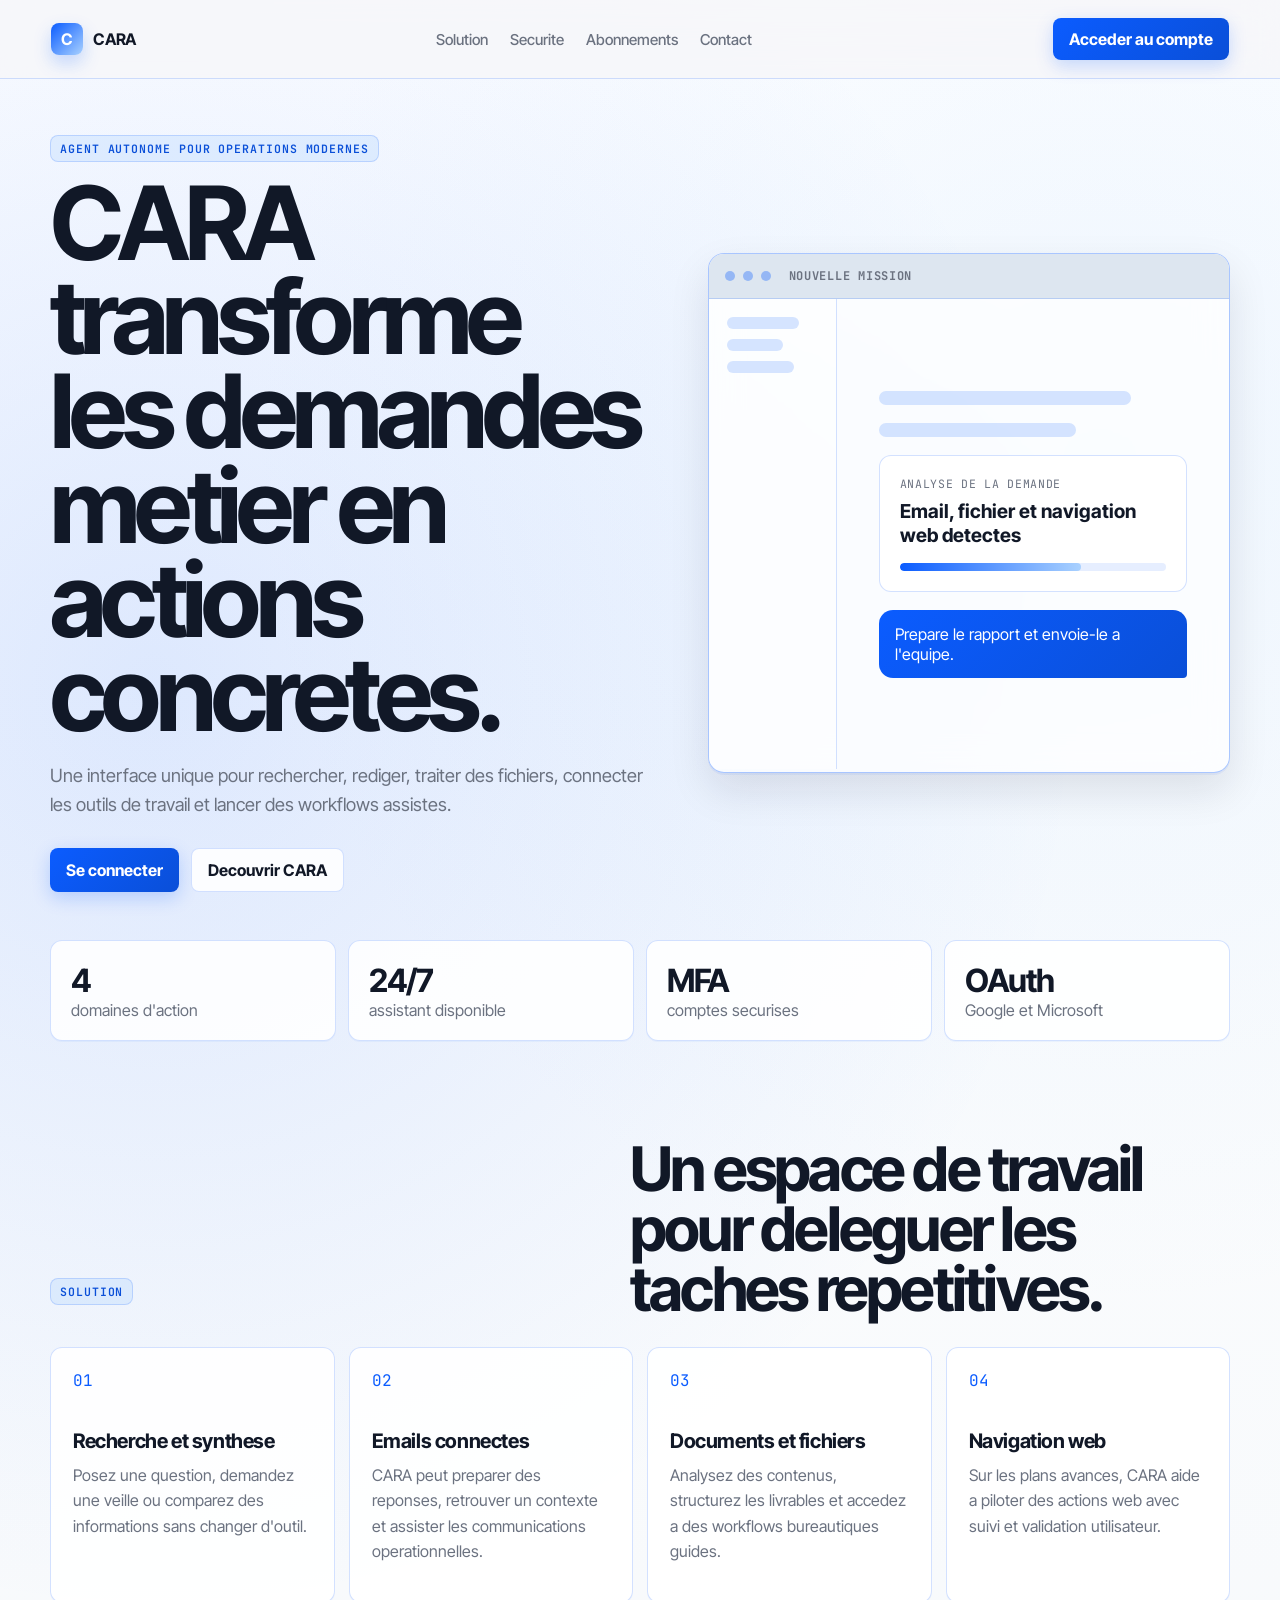
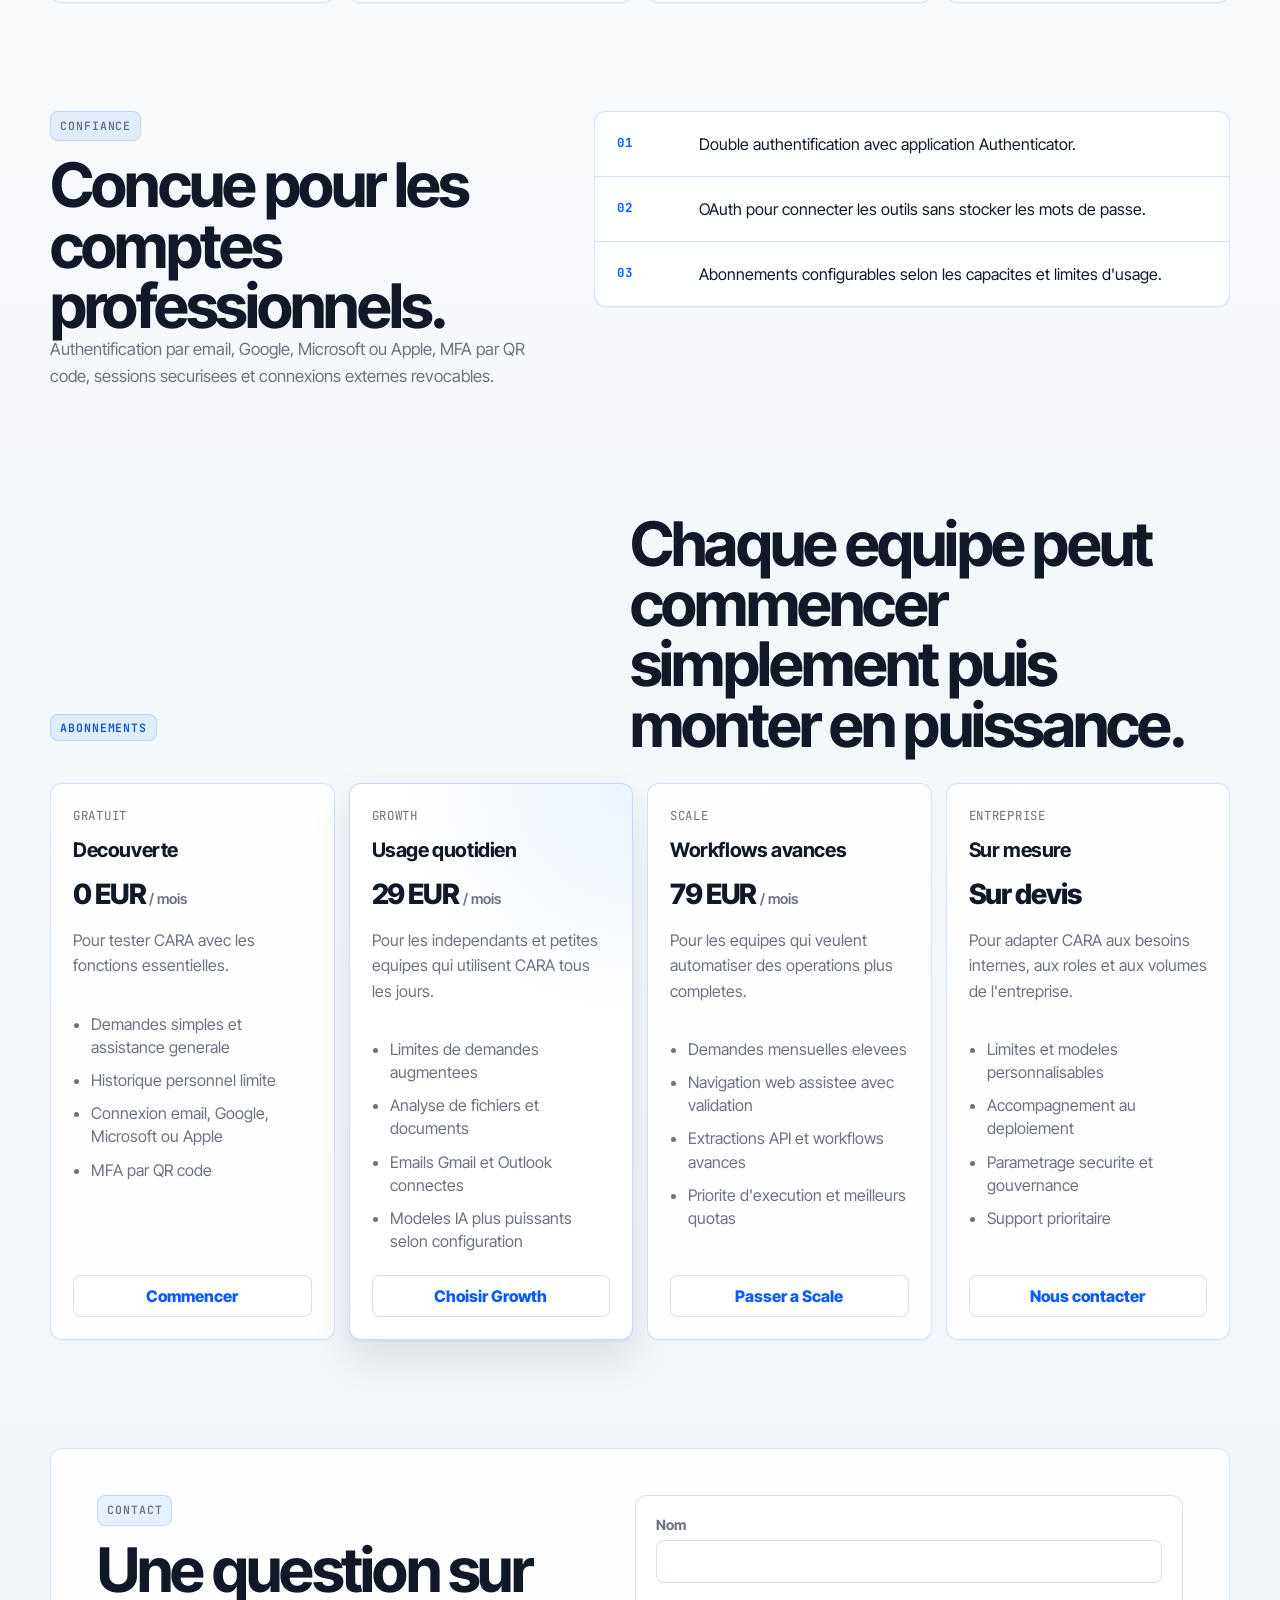
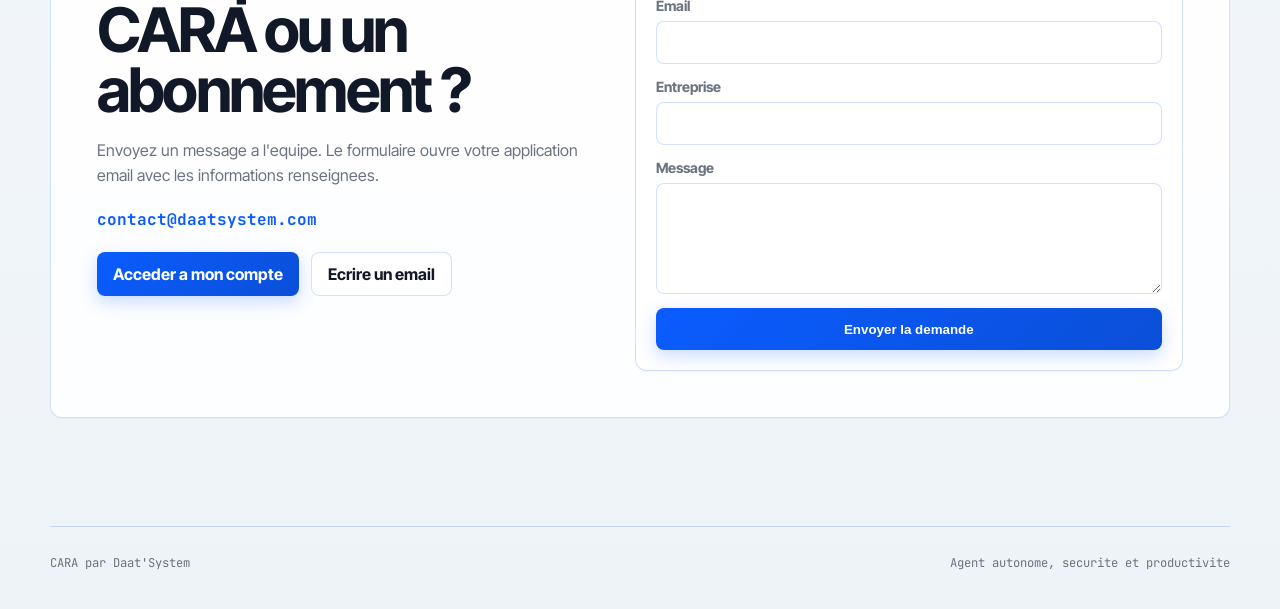
==== commit 2d9ab9de: "Update index.html" ====
--- a/index.html
+++ b/index.html
@@ -8,7 +8,7 @@
   <link rel="preconnect" href="https://fonts.googleapis.com">
   <link rel="preconnect" href="https://fonts.gstatic.com" crossorigin>
   <link href="https://fonts.googleapis.com/css2?family=Inter+Tight:wght@400;500;600;700&family=JetBrains+Mono:wght@400;600&display=swap" rel="stylesheet">
-  <link rel="stylesheet" href="styles.css">
+  <link rel="stylesheet" href="style.css">
 </head>
 <body>
   <header class="site-header">
--- a/style.css
+++ b/style.css
@@ -0,0 +1,669 @@
+:root {
+  --ds-blue: #0b5cff;
+  --ds-cyan: #a9d1ff;
+  --ds-teal: #0a4fd8;
+  --ds-ink: #111827;
+  --ds-fog: #f6f7f9;
+  --ds-slate: #6b7280;
+  --blue-deep: #0a4fd8;
+  --text-primary: var(--ds-ink);
+  --text-secondary: var(--ds-slate);
+  --text-tertiary: #6b7280;
+  --border: rgba(11, 92, 255, 0.18);
+  --border-strong: rgba(11, 92, 255, 0.34);
+  --surface: rgba(255, 255, 255, 0.88);
+  --surface-solid: #ffffff;
+  --surface-muted: #dde6f0;
+  --surface-soft: rgba(169, 209, 255, 0.14);
+  --shadow: 0 18px 40px rgba(17, 24, 39, 0.1), 0 2px 0 rgba(11, 92, 255, 0.06);
+  --radius-sm: 8px;
+  --radius-md: 12px;
+  --radius-lg: 16px;
+  --font-ui: "Inter Tight", system-ui, -apple-system, sans-serif;
+  --font-mono: "JetBrains Mono", ui-monospace, monospace;
+}
+
+* {
+  box-sizing: border-box;
+}
+
+html {
+  scroll-behavior: smooth;
+}
+
+body {
+  margin: 0;
+  font-family: var(--font-ui);
+  color: var(--text-primary);
+  background:
+    radial-gradient(circle at 12% 18%, rgba(11, 92, 255, 0.13), transparent 28%),
+    radial-gradient(circle at 86% 12%, rgba(169, 209, 255, 0.18), transparent 24%),
+    linear-gradient(180deg, #ffffff 0%, #eef3f8 100%);
+}
+
+a {
+  color: inherit;
+  text-decoration: none;
+}
+
+.site-header {
+  position: sticky;
+  top: 0;
+  z-index: 20;
+  display: grid;
+  grid-template-columns: auto 1fr auto;
+  align-items: center;
+  gap: 24px;
+  padding: 18px clamp(18px, 4vw, 56px);
+  background: rgba(246, 247, 249, 0.78);
+  border-bottom: 1px solid var(--border);
+  backdrop-filter: blur(16px);
+}
+
+.brand {
+  display: inline-flex;
+  align-items: center;
+  gap: 10px;
+  font-weight: 700;
+  letter-spacing: -0.02em;
+}
+
+.brand-mark {
+  width: 32px;
+  height: 32px;
+  display: inline-grid;
+  place-items: center;
+  border-radius: 8px;
+  color: white;
+  background: linear-gradient(135deg, var(--ds-blue), var(--ds-cyan));
+  box-shadow: 0 8px 18px rgba(11, 92, 255, 0.22);
+}
+
+.main-nav {
+  display: flex;
+  justify-content: center;
+  gap: 22px;
+  color: var(--text-secondary);
+  font-size: 0.94rem;
+  font-weight: 500;
+}
+
+.main-nav a:hover {
+  color: var(--ds-blue);
+}
+
+.nav-cta,
+.primary-btn,
+.secondary-btn {
+  min-height: 42px;
+  display: inline-flex;
+  align-items: center;
+  justify-content: center;
+  border-radius: var(--radius-sm);
+  padding: 11px 16px;
+  font-weight: 700;
+  transition: transform 0.16s ease, box-shadow 0.16s ease, border-color 0.16s ease;
+}
+
+.nav-cta,
+.primary-btn {
+  color: white;
+  background: linear-gradient(135deg, var(--ds-blue), var(--blue-deep));
+  box-shadow: 0 6px 18px rgba(11, 92, 255, 0.22);
+}
+
+.secondary-btn {
+  color: var(--text-primary);
+  background: var(--surface);
+  border: 1px solid var(--border);
+}
+
+.nav-cta:hover,
+.primary-btn:hover,
+.secondary-btn:hover {
+  transform: translateY(-1px);
+  box-shadow: var(--shadow);
+}
+
+main {
+  width: min(1180px, calc(100% - 36px));
+  margin: 0 auto;
+}
+
+.hero {
+  min-height: calc(100vh - 70px);
+  display: grid;
+  grid-template-columns: minmax(0, 1fr) minmax(420px, 0.88fr);
+  gap: clamp(28px, 5vw, 68px);
+  align-items: center;
+  padding: 56px 0 48px;
+}
+
+.eyebrow {
+  margin: 0 0 14px;
+  width: fit-content;
+  font-family: var(--font-mono);
+  font-size: 0.72rem;
+  font-weight: 600;
+  letter-spacing: 0.08em;
+  text-transform: uppercase;
+  color: #0a4fd8;
+  background: rgba(169, 209, 255, 0.28);
+  border: 1px solid var(--border);
+  border-radius: var(--radius-sm);
+  padding: 5px 9px;
+}
+
+h1,
+h2,
+h3,
+p {
+  margin-top: 0;
+}
+
+h1 {
+  max-width: 11ch;
+  margin-bottom: 20px;
+  font-size: clamp(3rem, 8vw, 6.5rem);
+  line-height: 0.92;
+  letter-spacing: -0.055em;
+}
+
+h2 {
+  max-width: 15ch;
+  margin-bottom: 0;
+  font-size: clamp(2rem, 4.8vw, 4rem);
+  line-height: 0.98;
+  letter-spacing: -0.045em;
+}
+
+h3 {
+  margin-bottom: 10px;
+  font-size: 1.25rem;
+  letter-spacing: -0.02em;
+}
+
+.hero-lead {
+  max-width: 58ch;
+  color: var(--text-secondary);
+  font-size: 1.14rem;
+  line-height: 1.6;
+}
+
+.hero-actions {
+  display: flex;
+  gap: 12px;
+  flex-wrap: wrap;
+  margin-top: 28px;
+}
+
+.product-preview {
+  overflow: hidden;
+  min-height: 520px;
+  border: 1px solid var(--border-strong);
+  border-radius: var(--radius-lg);
+  background: rgba(255, 255, 255, 0.72);
+  box-shadow: var(--shadow);
+  backdrop-filter: blur(16px);
+}
+
+.preview-topbar {
+  display: flex;
+  align-items: center;
+  gap: 8px;
+  padding: 14px 16px;
+  border-bottom: 1px solid var(--border);
+  background: var(--surface-muted);
+}
+
+.preview-topbar span {
+  width: 10px;
+  height: 10px;
+  border-radius: 50%;
+  background: var(--border-strong);
+}
+
+.preview-topbar strong {
+  margin-left: 10px;
+  font-family: var(--font-mono);
+  font-size: 0.75rem;
+  color: var(--text-tertiary);
+  text-transform: uppercase;
+  letter-spacing: 0.06em;
+}
+
+.preview-body {
+  display: grid;
+  grid-template-columns: 128px 1fr;
+  min-height: 470px;
+}
+
+.preview-sidebar {
+  display: grid;
+  align-content: start;
+  gap: 10px;
+  padding: 18px;
+  border-right: 1px solid var(--border);
+  background: rgba(255, 255, 255, 0.42);
+}
+
+.preview-sidebar div,
+.assistant-line {
+  height: 12px;
+  border-radius: 999px;
+  background: rgba(11, 92, 255, 0.16);
+}
+
+.preview-sidebar div:nth-child(1) { width: 80%; }
+.preview-sidebar div:nth-child(2) { width: 62%; }
+.preview-sidebar div:nth-child(3) { width: 74%; }
+
+.preview-chat {
+  display: grid;
+  align-content: center;
+  gap: 18px;
+  padding: clamp(22px, 4vw, 42px);
+}
+
+.assistant-line {
+  width: 64%;
+  height: 14px;
+}
+
+.assistant-line.wide {
+  width: 82%;
+}
+
+.mission-card {
+  padding: 20px;
+  border: 1px solid var(--border);
+  border-radius: var(--radius-md);
+  background: var(--surface-solid);
+}
+
+.mission-card p {
+  margin-bottom: 8px;
+  font-family: var(--font-mono);
+  font-size: 0.72rem;
+  color: var(--text-tertiary);
+  text-transform: uppercase;
+  letter-spacing: 0.06em;
+}
+
+.mission-card strong {
+  display: block;
+  margin-bottom: 16px;
+  font-size: 1.2rem;
+}
+
+.progress {
+  height: 8px;
+  overflow: hidden;
+  border-radius: 999px;
+  background: rgba(11, 92, 255, 0.1);
+}
+
+.progress span {
+  display: block;
+  width: 68%;
+  height: 100%;
+  border-radius: inherit;
+  background: linear-gradient(90deg, var(--ds-blue), var(--ds-cyan));
+}
+
+.user-bubble {
+  justify-self: end;
+  max-width: 320px;
+  padding: 14px 16px;
+  border-radius: 14px 14px 4px 14px;
+  color: white;
+  background: linear-gradient(135deg, var(--ds-blue), var(--blue-deep));
+}
+
+.metrics {
+  display: grid;
+  grid-template-columns: repeat(4, minmax(0, 1fr));
+  gap: 12px;
+  margin-bottom: 98px;
+}
+
+.metrics div,
+.feature-grid article,
+.plans article,
+.security-list,
+.cta-section,
+.contact-section,
+.contact-form {
+  border: 1px solid var(--border);
+  border-radius: var(--radius-md);
+  background: var(--surface);
+  box-shadow: 0 1px 0 rgba(11, 92, 255, 0.05);
+}
+
+.metrics div {
+  padding: 20px;
+}
+
+.metrics strong {
+  display: block;
+  font-size: 2rem;
+  letter-spacing: -0.04em;
+}
+
+.metrics span {
+  color: var(--text-secondary);
+}
+
+.section,
+.split-section,
+.cta-section {
+  margin-bottom: 108px;
+}
+
+.section-heading {
+  display: flex;
+  align-items: end;
+  justify-content: space-between;
+  gap: 28px;
+  margin-bottom: 28px;
+}
+
+.feature-grid {
+  display: grid;
+  grid-template-columns: repeat(4, minmax(0, 1fr));
+  gap: 14px;
+}
+
+.feature-grid article,
+.plans article {
+  padding: 22px;
+}
+
+.feature-grid span {
+  display: block;
+  margin-bottom: 38px;
+  font-family: var(--font-mono);
+  color: var(--ds-blue);
+}
+
+.feature-grid p,
+.plans p,
+.split-section p,
+.cta-section p,
+.contact-section p {
+  color: var(--text-secondary);
+  line-height: 1.58;
+}
+
+.split-section {
+  display: grid;
+  grid-template-columns: minmax(0, 0.78fr) minmax(360px, 1fr);
+  gap: 48px;
+  align-items: start;
+}
+
+.split-section > div:first-child p:not(.eyebrow) {
+  max-width: 62ch;
+  font-size: 1.05rem;
+}
+
+.security-list {
+  display: grid;
+  gap: 0;
+}
+
+.security-list div {
+  display: grid;
+  grid-template-columns: 64px 1fr;
+  gap: 18px;
+  padding: 22px;
+  border-bottom: 1px solid var(--border);
+}
+
+.security-list div:last-child {
+  border-bottom: 0;
+}
+
+.security-list strong,
+.plan-label {
+  font-family: var(--font-mono);
+  color: var(--ds-blue);
+  font-size: 0.78rem;
+  letter-spacing: 0.06em;
+  text-transform: uppercase;
+}
+
+.plans {
+  display: grid;
+  grid-template-columns: repeat(4, minmax(0, 1fr));
+  gap: 14px;
+}
+
+.plans article {
+  display: flex;
+  flex-direction: column;
+}
+
+.plan-price {
+  margin-bottom: 12px;
+  color: var(--text-primary) !important;
+  font-size: 1.75rem;
+  font-weight: 800;
+  letter-spacing: -0.04em;
+}
+
+.plan-price span {
+  color: var(--text-tertiary);
+  font-size: 0.9rem;
+  font-weight: 600;
+  letter-spacing: 0;
+}
+
+.plan-features {
+  display: grid;
+  gap: 10px;
+  margin: 18px 0 22px;
+  padding-left: 18px;
+  color: var(--text-secondary);
+  line-height: 1.45;
+}
+
+.plan-link {
+  margin-top: auto;
+  display: inline-flex;
+  align-items: center;
+  justify-content: center;
+  min-height: 40px;
+  border: 1px solid var(--border);
+  border-radius: var(--radius-sm);
+  padding: 10px 12px;
+  color: var(--ds-blue);
+  font-weight: 800;
+  background: rgba(255, 255, 255, 0.66);
+}
+
+.plan-link:hover {
+  border-color: var(--ds-blue);
+  background: rgba(169, 209, 255, 0.18);
+}
+
+.highlight-plan {
+  background:
+    radial-gradient(circle at top right, rgba(169, 209, 255, 0.24), transparent 38%),
+    var(--surface-solid) !important;
+  border-color: rgba(169, 209, 255, 0.7) !important;
+  box-shadow: var(--shadow) !important;
+}
+
+.cta-section {
+  display: flex;
+  align-items: center;
+  justify-content: space-between;
+  gap: 28px;
+  padding: clamp(24px, 5vw, 46px);
+}
+
+.contact-section {
+  display: grid;
+  grid-template-columns: minmax(0, 0.9fr) minmax(360px, 1fr);
+  gap: clamp(22px, 4vw, 44px);
+  align-items: start;
+  margin-bottom: 108px;
+  padding: clamp(24px, 5vw, 46px);
+}
+
+.contact-copy h2 {
+  margin-bottom: 18px;
+}
+
+.email-link {
+  display: inline-flex;
+  width: fit-content;
+  margin: 4px 0 22px;
+  color: var(--ds-blue);
+  font-family: var(--font-mono);
+  font-weight: 700;
+}
+
+.contact-actions {
+  display: flex;
+  gap: 12px;
+  flex-wrap: wrap;
+}
+
+.contact-form {
+  display: grid;
+  gap: 14px;
+  padding: 20px;
+  background: var(--surface-solid);
+}
+
+.contact-form label {
+  display: grid;
+  gap: 7px;
+  color: var(--text-secondary);
+  font-size: 0.88rem;
+  font-weight: 700;
+}
+
+.contact-form input,
+.contact-form textarea {
+  width: 100%;
+  border: 1px solid var(--border);
+  border-radius: var(--radius-sm);
+  padding: 12px 13px;
+  color: var(--text-primary);
+  background: #ffffff;
+  font: inherit;
+}
+
+.contact-form textarea {
+  resize: vertical;
+}
+
+.contact-form input:focus,
+.contact-form textarea:focus {
+  outline: none;
+  border-color: var(--ds-blue);
+  box-shadow: 0 0 0 3px rgba(11, 92, 255, 0.12);
+}
+
+.contact-form button {
+  border: 0;
+  cursor: pointer;
+}
+
+footer {
+  width: min(1180px, calc(100% - 36px));
+  margin: 0 auto;
+  display: flex;
+  justify-content: space-between;
+  gap: 18px;
+  padding: 28px 0 38px;
+  color: var(--text-tertiary);
+  font-family: var(--font-mono);
+  font-size: 0.76rem;
+  border-top: 1px solid var(--border);
+}
+
+@media (max-width: 980px) {
+  .site-header {
+    grid-template-columns: 1fr auto;
+  }
+
+  .main-nav {
+    display: none;
+  }
+
+  .hero,
+  .split-section {
+    grid-template-columns: 1fr;
+  }
+
+  .hero {
+    min-height: auto;
+  }
+
+  .product-preview {
+    min-height: 440px;
+  }
+
+  .feature-grid,
+  .metrics,
+  .plans {
+    grid-template-columns: repeat(2, minmax(0, 1fr));
+  }
+
+  .contact-section {
+    grid-template-columns: 1fr;
+  }
+}
+
+@media (max-width: 680px) {
+  .site-header {
+    padding: 14px 18px;
+  }
+
+  .nav-cta {
+    display: none;
+  }
+
+  main,
+  footer {
+    width: min(100% - 28px, 1180px);
+  }
+
+  h1 {
+    max-width: 12ch;
+  }
+
+  .product-preview {
+    min-height: 360px;
+  }
+
+  .preview-body {
+    grid-template-columns: 1fr;
+  }
+
+  .preview-sidebar {
+    display: none;
+  }
+
+  .metrics,
+  .feature-grid,
+  .plans {
+    grid-template-columns: 1fr;
+  }
+
+  .section-heading,
+  .cta-section,
+  .contact-actions,
+  footer {
+    flex-direction: column;
+    align-items: flex-start;
+  }
+
+  .contact-section {
+    padding: 22px;
+  }
+}
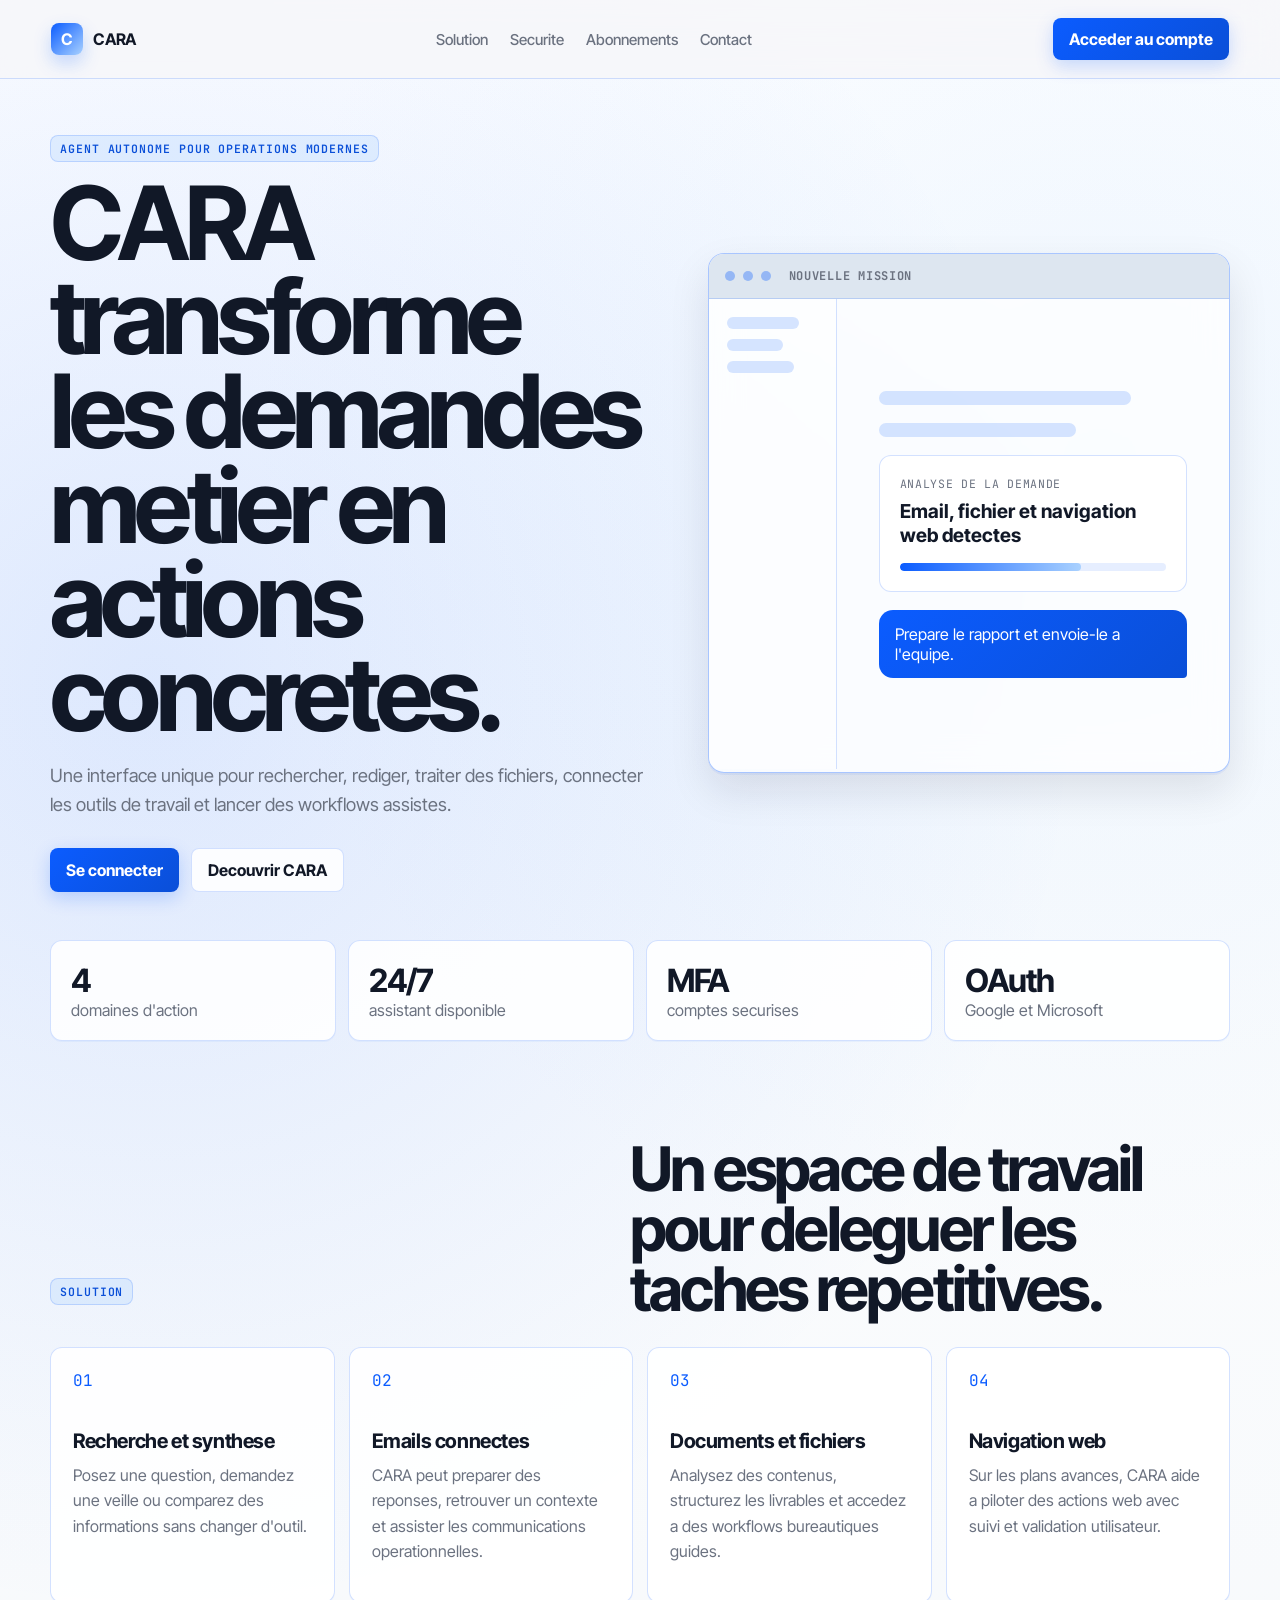
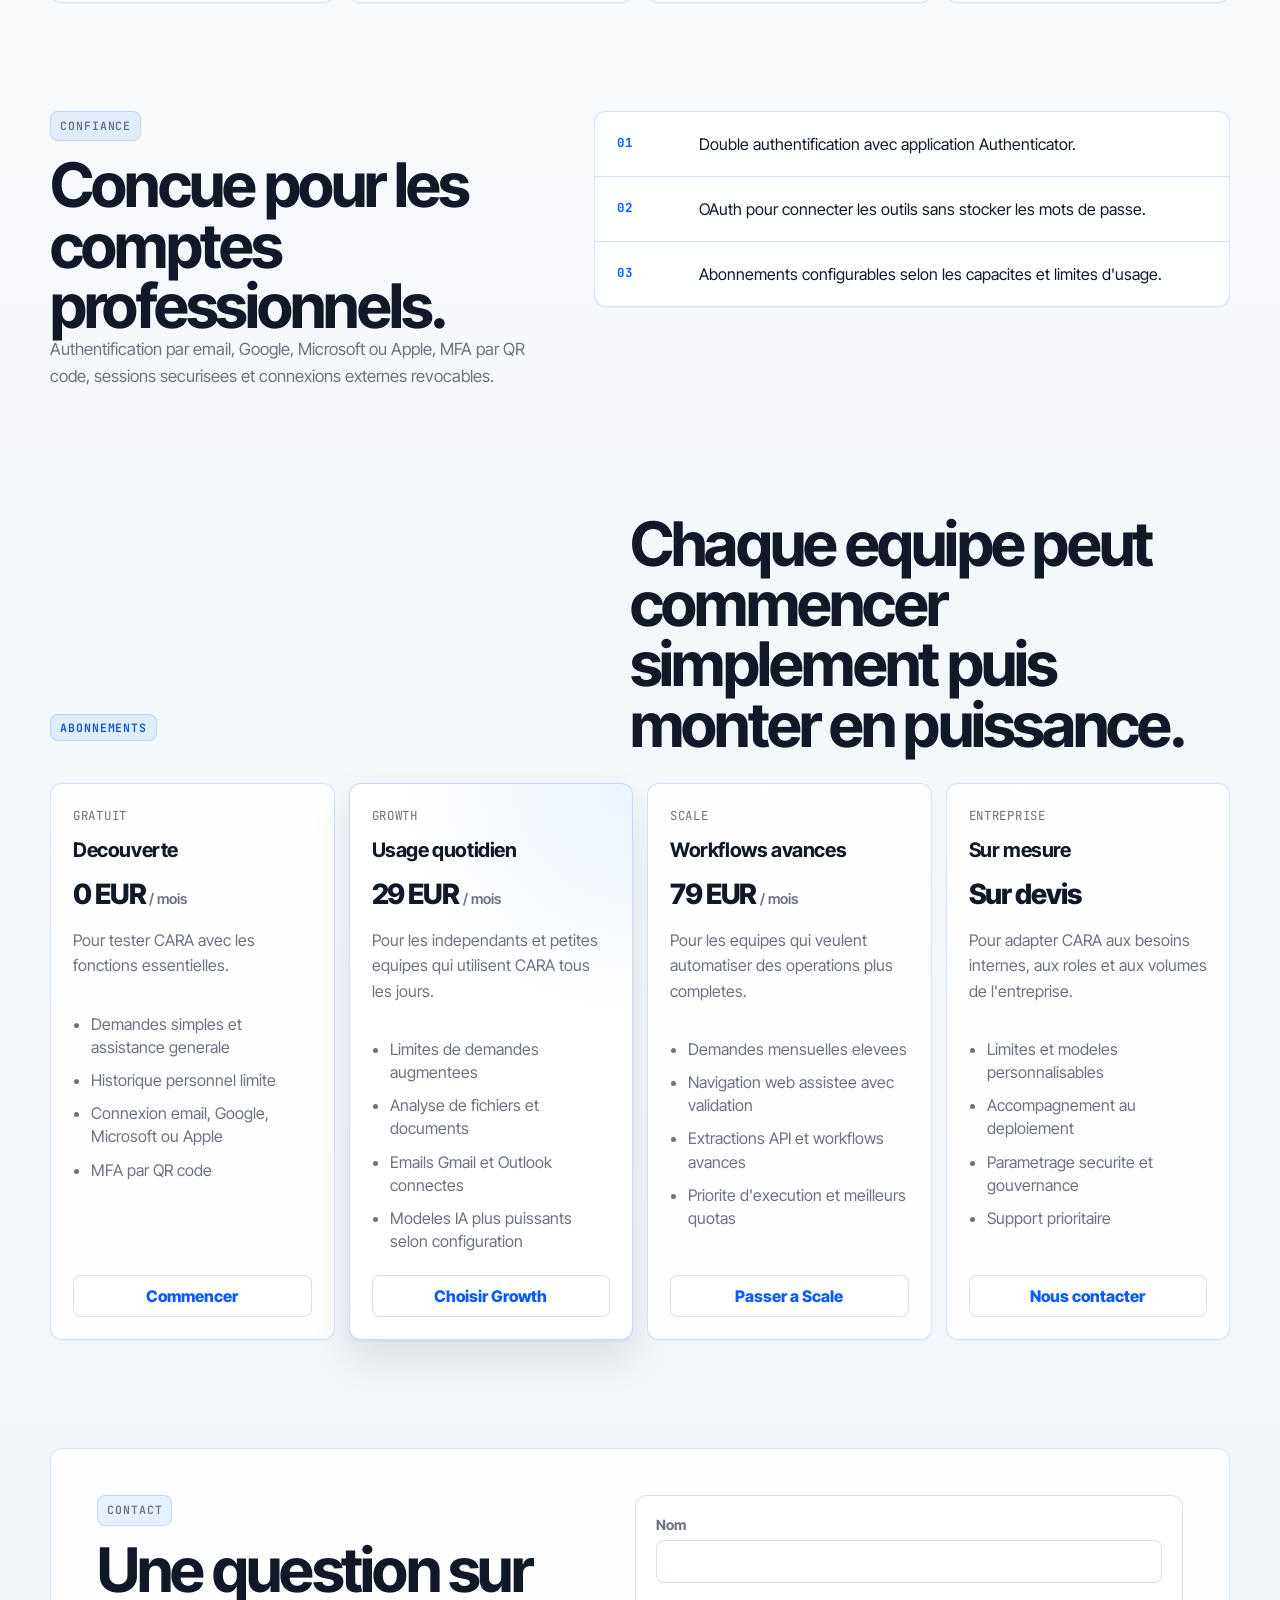
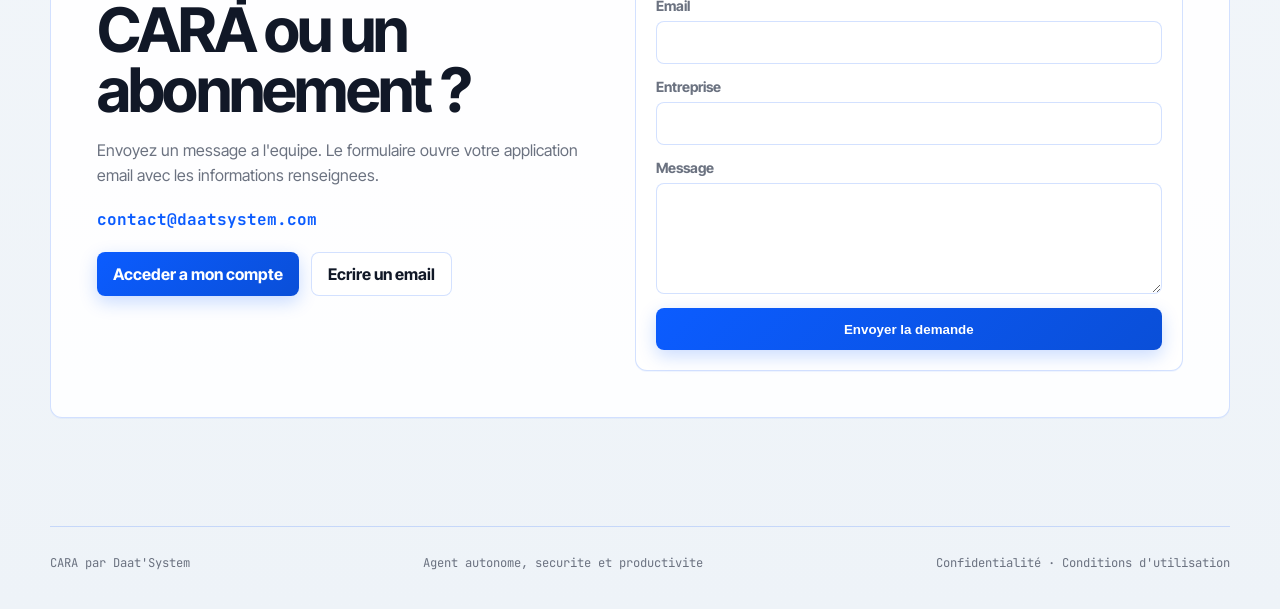
==== commit 9b22c748: "Add files via upload" ====
--- a/index.html
+++ b/index.html
@@ -8,7 +8,7 @@
   <link rel="preconnect" href="https://fonts.googleapis.com">
   <link rel="preconnect" href="https://fonts.gstatic.com" crossorigin>
   <link href="https://fonts.googleapis.com/css2?family=Inter+Tight:wght@400;500;600;700&family=JetBrains+Mono:wght@400;600&display=swap" rel="stylesheet">
-  <link rel="stylesheet" href="style.css">
+  <link rel="stylesheet" href="styles.css">
 </head>
 <body>
   <header class="site-header">
@@ -228,6 +228,7 @@
   <footer>
     <span>CARA par Daat'System</span>
     <span>Agent autonome, securite et productivite</span>
+    <span><a href="privacy.html">Confidentialité</a> · <a href="terms.html">Conditions d'utilisation</a></span>
   </footer>
 </body>
 </html>
--- a/styles.css
+++ b/styles.css
@@ -0,0 +1,774 @@
+:root {
+  --ds-blue: #0b5cff;
+  --ds-cyan: #a9d1ff;
+  --ds-teal: #0a4fd8;
+  --ds-ink: #111827;
+  --ds-fog: #f6f7f9;
+  --ds-slate: #6b7280;
+  --blue-deep: #0a4fd8;
+  --text-primary: var(--ds-ink);
+  --text-secondary: var(--ds-slate);
+  --text-tertiary: #6b7280;
+  --border: rgba(11, 92, 255, 0.18);
+  --border-strong: rgba(11, 92, 255, 0.34);
+  --surface: rgba(255, 255, 255, 0.88);
+  --surface-solid: #ffffff;
+  --surface-muted: #dde6f0;
+  --surface-soft: rgba(169, 209, 255, 0.14);
+  --shadow: 0 18px 40px rgba(17, 24, 39, 0.1), 0 2px 0 rgba(11, 92, 255, 0.06);
+  --radius-sm: 8px;
+  --radius-md: 12px;
+  --radius-lg: 16px;
+  --font-ui: "Inter Tight", system-ui, -apple-system, sans-serif;
+  --font-mono: "JetBrains Mono", ui-monospace, monospace;
+}
+
+* {
+  box-sizing: border-box;
+}
+
+html {
+  scroll-behavior: smooth;
+}
+
+body {
+  margin: 0;
+  font-family: var(--font-ui);
+  color: var(--text-primary);
+  background:
+    radial-gradient(circle at 12% 18%, rgba(11, 92, 255, 0.13), transparent 28%),
+    radial-gradient(circle at 86% 12%, rgba(169, 209, 255, 0.18), transparent 24%),
+    linear-gradient(180deg, #ffffff 0%, #eef3f8 100%);
+}
+
+a {
+  color: inherit;
+  text-decoration: none;
+}
+
+.site-header {
+  position: sticky;
+  top: 0;
+  z-index: 20;
+  display: grid;
+  grid-template-columns: auto 1fr auto;
+  align-items: center;
+  gap: 24px;
+  padding: 18px clamp(18px, 4vw, 56px);
+  background: rgba(246, 247, 249, 0.78);
+  border-bottom: 1px solid var(--border);
+  backdrop-filter: blur(16px);
+}
+
+.brand {
+  display: inline-flex;
+  align-items: center;
+  gap: 10px;
+  font-weight: 700;
+  letter-spacing: -0.02em;
+}
+
+.brand-mark {
+  width: 32px;
+  height: 32px;
+  display: inline-grid;
+  place-items: center;
+  border-radius: 8px;
+  color: white;
+  background: linear-gradient(135deg, var(--ds-blue), var(--ds-cyan));
+  box-shadow: 0 8px 18px rgba(11, 92, 255, 0.22);
+}
+
+.main-nav {
+  display: flex;
+  justify-content: center;
+  gap: 22px;
+  color: var(--text-secondary);
+  font-size: 0.94rem;
+  font-weight: 500;
+}
+
+.main-nav a:hover {
+  color: var(--ds-blue);
+}
+
+.nav-cta,
+.primary-btn,
+.secondary-btn {
+  min-height: 42px;
+  display: inline-flex;
+  align-items: center;
+  justify-content: center;
+  border-radius: var(--radius-sm);
+  padding: 11px 16px;
+  font-weight: 700;
+  transition: transform 0.16s ease, box-shadow 0.16s ease, border-color 0.16s ease;
+}
+
+.nav-cta,
+.primary-btn {
+  color: white;
+  background: linear-gradient(135deg, var(--ds-blue), var(--blue-deep));
+  box-shadow: 0 6px 18px rgba(11, 92, 255, 0.22);
+}
+
+.secondary-btn {
+  color: var(--text-primary);
+  background: var(--surface);
+  border: 1px solid var(--border);
+}
+
+.nav-cta:hover,
+.primary-btn:hover,
+.secondary-btn:hover {
+  transform: translateY(-1px);
+  box-shadow: var(--shadow);
+}
+
+main {
+  width: min(1180px, calc(100% - 36px));
+  margin: 0 auto;
+}
+
+.hero {
+  min-height: calc(100vh - 70px);
+  display: grid;
+  grid-template-columns: minmax(0, 1fr) minmax(420px, 0.88fr);
+  gap: clamp(28px, 5vw, 68px);
+  align-items: center;
+  padding: 56px 0 48px;
+}
+
+.eyebrow {
+  margin: 0 0 14px;
+  width: fit-content;
+  font-family: var(--font-mono);
+  font-size: 0.72rem;
+  font-weight: 600;
+  letter-spacing: 0.08em;
+  text-transform: uppercase;
+  color: #0a4fd8;
+  background: rgba(169, 209, 255, 0.28);
+  border: 1px solid var(--border);
+  border-radius: var(--radius-sm);
+  padding: 5px 9px;
+}
+
+h1,
+h2,
+h3,
+p {
+  margin-top: 0;
+}
+
+h1 {
+  max-width: 11ch;
+  margin-bottom: 20px;
+  font-size: clamp(3rem, 8vw, 6.5rem);
+  line-height: 0.92;
+  letter-spacing: -0.055em;
+}
+
+h2 {
+  max-width: 15ch;
+  margin-bottom: 0;
+  font-size: clamp(2rem, 4.8vw, 4rem);
+  line-height: 0.98;
+  letter-spacing: -0.045em;
+}
+
+h3 {
+  margin-bottom: 10px;
+  font-size: 1.25rem;
+  letter-spacing: -0.02em;
+}
+
+.hero-lead {
+  max-width: 58ch;
+  color: var(--text-secondary);
+  font-size: 1.14rem;
+  line-height: 1.6;
+}
+
+.hero-actions {
+  display: flex;
+  gap: 12px;
+  flex-wrap: wrap;
+  margin-top: 28px;
+}
+
+.product-preview {
+  overflow: hidden;
+  min-height: 520px;
+  border: 1px solid var(--border-strong);
+  border-radius: var(--radius-lg);
+  background: rgba(255, 255, 255, 0.72);
+  box-shadow: var(--shadow);
+  backdrop-filter: blur(16px);
+}
+
+.preview-topbar {
+  display: flex;
+  align-items: center;
+  gap: 8px;
+  padding: 14px 16px;
+  border-bottom: 1px solid var(--border);
+  background: var(--surface-muted);
+}
+
+.preview-topbar span {
+  width: 10px;
+  height: 10px;
+  border-radius: 50%;
+  background: var(--border-strong);
+}
+
+.preview-topbar strong {
+  margin-left: 10px;
+  font-family: var(--font-mono);
+  font-size: 0.75rem;
+  color: var(--text-tertiary);
+  text-transform: uppercase;
+  letter-spacing: 0.06em;
+}
+
+.preview-body {
+  display: grid;
+  grid-template-columns: 128px 1fr;
+  min-height: 470px;
+}
+
+.preview-sidebar {
+  display: grid;
+  align-content: start;
+  gap: 10px;
+  padding: 18px;
+  border-right: 1px solid var(--border);
+  background: rgba(255, 255, 255, 0.42);
+}
+
+.preview-sidebar div,
+.assistant-line {
+  height: 12px;
+  border-radius: 999px;
+  background: rgba(11, 92, 255, 0.16);
+}
+
+.preview-sidebar div:nth-child(1) { width: 80%; }
+.preview-sidebar div:nth-child(2) { width: 62%; }
+.preview-sidebar div:nth-child(3) { width: 74%; }
+
+.preview-chat {
+  display: grid;
+  align-content: center;
+  gap: 18px;
+  padding: clamp(22px, 4vw, 42px);
+}
+
+.assistant-line {
+  width: 64%;
+  height: 14px;
+}
+
+.assistant-line.wide {
+  width: 82%;
+}
+
+.mission-card {
+  padding: 20px;
+  border: 1px solid var(--border);
+  border-radius: var(--radius-md);
+  background: var(--surface-solid);
+}
+
+.mission-card p {
+  margin-bottom: 8px;
+  font-family: var(--font-mono);
+  font-size: 0.72rem;
+  color: var(--text-tertiary);
+  text-transform: uppercase;
+  letter-spacing: 0.06em;
+}
+
+.mission-card strong {
+  display: block;
+  margin-bottom: 16px;
+  font-size: 1.2rem;
+}
+
+.progress {
+  height: 8px;
+  overflow: hidden;
+  border-radius: 999px;
+  background: rgba(11, 92, 255, 0.1);
+}
+
+.progress span {
+  display: block;
+  width: 68%;
+  height: 100%;
+  border-radius: inherit;
+  background: linear-gradient(90deg, var(--ds-blue), var(--ds-cyan));
+}
+
+.user-bubble {
+  justify-self: end;
+  max-width: 320px;
+  padding: 14px 16px;
+  border-radius: 14px 14px 4px 14px;
+  color: white;
+  background: linear-gradient(135deg, var(--ds-blue), var(--blue-deep));
+}
+
+.metrics {
+  display: grid;
+  grid-template-columns: repeat(4, minmax(0, 1fr));
+  gap: 12px;
+  margin-bottom: 98px;
+}
+
+.metrics div,
+.feature-grid article,
+.plans article,
+.security-list,
+.cta-section,
+.contact-section,
+.contact-form {
+  border: 1px solid var(--border);
+  border-radius: var(--radius-md);
+  background: var(--surface);
+  box-shadow: 0 1px 0 rgba(11, 92, 255, 0.05);
+}
+
+.metrics div {
+  padding: 20px;
+}
+
+.metrics strong {
+  display: block;
+  font-size: 2rem;
+  letter-spacing: -0.04em;
+}
+
+.metrics span {
+  color: var(--text-secondary);
+}
+
+.section,
+.split-section,
+.cta-section {
+  margin-bottom: 108px;
+}
+
+.section-heading {
+  display: flex;
+  align-items: end;
+  justify-content: space-between;
+  gap: 28px;
+  margin-bottom: 28px;
+}
+
+.feature-grid {
+  display: grid;
+  grid-template-columns: repeat(4, minmax(0, 1fr));
+  gap: 14px;
+}
+
+.feature-grid article,
+.plans article {
+  padding: 22px;
+}
+
+.feature-grid span {
+  display: block;
+  margin-bottom: 38px;
+  font-family: var(--font-mono);
+  color: var(--ds-blue);
+}
+
+.feature-grid p,
+.plans p,
+.split-section p,
+.cta-section p,
+.contact-section p {
+  color: var(--text-secondary);
+  line-height: 1.58;
+}
+
+.split-section {
+  display: grid;
+  grid-template-columns: minmax(0, 0.78fr) minmax(360px, 1fr);
+  gap: 48px;
+  align-items: start;
+}
+
+.split-section > div:first-child p:not(.eyebrow) {
+  max-width: 62ch;
+  font-size: 1.05rem;
+}
+
+.security-list {
+  display: grid;
+  gap: 0;
+}
+
+.security-list div {
+  display: grid;
+  grid-template-columns: 64px 1fr;
+  gap: 18px;
+  padding: 22px;
+  border-bottom: 1px solid var(--border);
+}
+
+.security-list div:last-child {
+  border-bottom: 0;
+}
+
+.security-list strong,
+.plan-label {
+  font-family: var(--font-mono);
+  color: var(--ds-blue);
+  font-size: 0.78rem;
+  letter-spacing: 0.06em;
+  text-transform: uppercase;
+}
+
+.plans {
+  display: grid;
+  grid-template-columns: repeat(4, minmax(0, 1fr));
+  gap: 14px;
+}
+
+.plans article {
+  display: flex;
+  flex-direction: column;
+}
+
+.plan-price {
+  margin-bottom: 12px;
+  color: var(--text-primary) !important;
+  font-size: 1.75rem;
+  font-weight: 800;
+  letter-spacing: -0.04em;
+}
+
+.plan-price span {
+  color: var(--text-tertiary);
+  font-size: 0.9rem;
+  font-weight: 600;
+  letter-spacing: 0;
+}
+
+.plan-features {
+  display: grid;
+  gap: 10px;
+  margin: 18px 0 22px;
+  padding-left: 18px;
+  color: var(--text-secondary);
+  line-height: 1.45;
+}
+
+.plan-link {
+  margin-top: auto;
+  display: inline-flex;
+  align-items: center;
+  justify-content: center;
+  min-height: 40px;
+  border: 1px solid var(--border);
+  border-radius: var(--radius-sm);
+  padding: 10px 12px;
+  color: var(--ds-blue);
+  font-weight: 800;
+  background: rgba(255, 255, 255, 0.66);
+}
+
+.plan-link:hover {
+  border-color: var(--ds-blue);
+  background: rgba(169, 209, 255, 0.18);
+}
+
+.highlight-plan {
+  background:
+    radial-gradient(circle at top right, rgba(169, 209, 255, 0.24), transparent 38%),
+    var(--surface-solid) !important;
+  border-color: rgba(169, 209, 255, 0.7) !important;
+  box-shadow: var(--shadow) !important;
+}
+
+.cta-section {
+  display: flex;
+  align-items: center;
+  justify-content: space-between;
+  gap: 28px;
+  padding: clamp(24px, 5vw, 46px);
+}
+
+.contact-section {
+  display: grid;
+  grid-template-columns: minmax(0, 0.9fr) minmax(360px, 1fr);
+  gap: clamp(22px, 4vw, 44px);
+  align-items: start;
+  margin-bottom: 108px;
+  padding: clamp(24px, 5vw, 46px);
+}
+
+.contact-copy h2 {
+  margin-bottom: 18px;
+}
+
+.email-link {
+  display: inline-flex;
+  width: fit-content;
+  margin: 4px 0 22px;
+  color: var(--ds-blue);
+  font-family: var(--font-mono);
+  font-weight: 700;
+}
+
+.contact-actions {
+  display: flex;
+  gap: 12px;
+  flex-wrap: wrap;
+}
+
+.contact-form {
+  display: grid;
+  gap: 14px;
+  padding: 20px;
+  background: var(--surface-solid);
+}
+
+.contact-form label {
+  display: grid;
+  gap: 7px;
+  color: var(--text-secondary);
+  font-size: 0.88rem;
+  font-weight: 700;
+}
+
+.contact-form input,
+.contact-form textarea {
+  width: 100%;
+  border: 1px solid var(--border);
+  border-radius: var(--radius-sm);
+  padding: 12px 13px;
+  color: var(--text-primary);
+  background: #ffffff;
+  font: inherit;
+}
+
+.contact-form textarea {
+  resize: vertical;
+}
+
+.contact-form input:focus,
+.contact-form textarea:focus {
+  outline: none;
+  border-color: var(--ds-blue);
+  box-shadow: 0 0 0 3px rgba(11, 92, 255, 0.12);
+}
+
+.contact-form button {
+  border: 0;
+  cursor: pointer;
+}
+
+footer {
+  width: min(1180px, calc(100% - 36px));
+  margin: 0 auto;
+  display: flex;
+  justify-content: space-between;
+  gap: 18px;
+  padding: 28px 0 38px;
+  color: var(--text-tertiary);
+  font-family: var(--font-mono);
+  font-size: 0.76rem;
+  border-top: 1px solid var(--border);
+}
+
+@media (max-width: 980px) {
+  .site-header {
+    grid-template-columns: 1fr auto;
+  }
+
+  .main-nav {
+    display: none;
+  }
+
+  .hero,
+  .split-section {
+    grid-template-columns: 1fr;
+  }
+
+  .hero {
+    min-height: auto;
+  }
+
+  .product-preview {
+    min-height: 440px;
+  }
+
+  .feature-grid,
+  .metrics,
+  .plans {
+    grid-template-columns: repeat(2, minmax(0, 1fr));
+  }
+
+  .contact-section {
+    grid-template-columns: 1fr;
+  }
+}
+
+@media (max-width: 680px) {
+  .site-header {
+    padding: 14px 18px;
+  }
+
+  .nav-cta {
+    display: none;
+  }
+
+  main,
+  footer {
+    width: min(100% - 28px, 1180px);
+  }
+
+  h1 {
+    max-width: 12ch;
+  }
+
+  .product-preview {
+    min-height: 360px;
+  }
+
+  .preview-body {
+    grid-template-columns: 1fr;
+  }
+
+  .preview-sidebar {
+    display: none;
+  }
+
+  .metrics,
+  .feature-grid,
+  .plans {
+    grid-template-columns: 1fr;
+  }
+
+  .section-heading,
+  .cta-section,
+  .contact-actions,
+  footer {
+    flex-direction: column;
+    align-items: flex-start;
+  }
+
+  .contact-section {
+    padding: 22px;
+  }
+}
+
+
+/* Pages légales cachées : privacy.html et terms.html */
+.legal-page {
+  padding-top: 54px;
+}
+
+.legal-hero {
+  max-width: 920px;
+  padding: 42px 0 34px;
+}
+
+.legal-hero h1 {
+  max-width: 12ch;
+  margin-bottom: 22px;
+  font-size: clamp(2.9rem, 7vw, 5.6rem);
+}
+
+.legal-updated {
+  margin-top: 22px;
+  color: var(--text-tertiary);
+  font-family: var(--font-mono);
+  font-size: 0.78rem;
+}
+
+.legal-layout {
+  display: grid;
+  grid-template-columns: 260px minmax(0, 1fr);
+  gap: 24px;
+  align-items: start;
+  margin-bottom: 108px;
+}
+
+.legal-toc {
+  position: sticky;
+  top: 92px;
+  display: grid;
+  gap: 8px;
+  padding: 16px;
+  border: 1px solid var(--border);
+  border-radius: var(--radius-md);
+  background: var(--surface);
+  box-shadow: 0 1px 0 rgba(11, 92, 255, 0.05);
+}
+
+.legal-toc a {
+  padding: 10px 12px;
+  border-radius: var(--radius-sm);
+  color: var(--text-secondary);
+  font-weight: 700;
+}
+
+.legal-toc a:hover {
+  color: var(--ds-blue);
+  background: rgba(169, 209, 255, 0.18);
+}
+
+.legal-card {
+  padding: clamp(24px, 5vw, 48px);
+  border: 1px solid var(--border);
+  border-radius: var(--radius-lg);
+  background: var(--surface);
+  box-shadow: var(--shadow);
+}
+
+.legal-card h2 {
+  max-width: none;
+  margin: 34px 0 12px;
+  font-size: clamp(1.35rem, 2.3vw, 2rem);
+  line-height: 1.08;
+  letter-spacing: -0.035em;
+}
+
+.legal-card h2:first-child {
+  margin-top: 0;
+}
+
+.legal-card p,
+.legal-card li {
+  color: var(--text-secondary);
+  font-size: 1.02rem;
+  line-height: 1.68;
+}
+
+.legal-card ul {
+  display: grid;
+  gap: 8px;
+  margin: 10px 0 18px;
+  padding-left: 22px;
+}
+
+.legal-card a {
+  color: var(--ds-blue);
+  font-weight: 800;
+}
+
+@media (max-width: 980px) {
+  .legal-layout {
+    grid-template-columns: 1fr;
+  }
+
+  .legal-toc {
+    position: static;
+  }
+}
